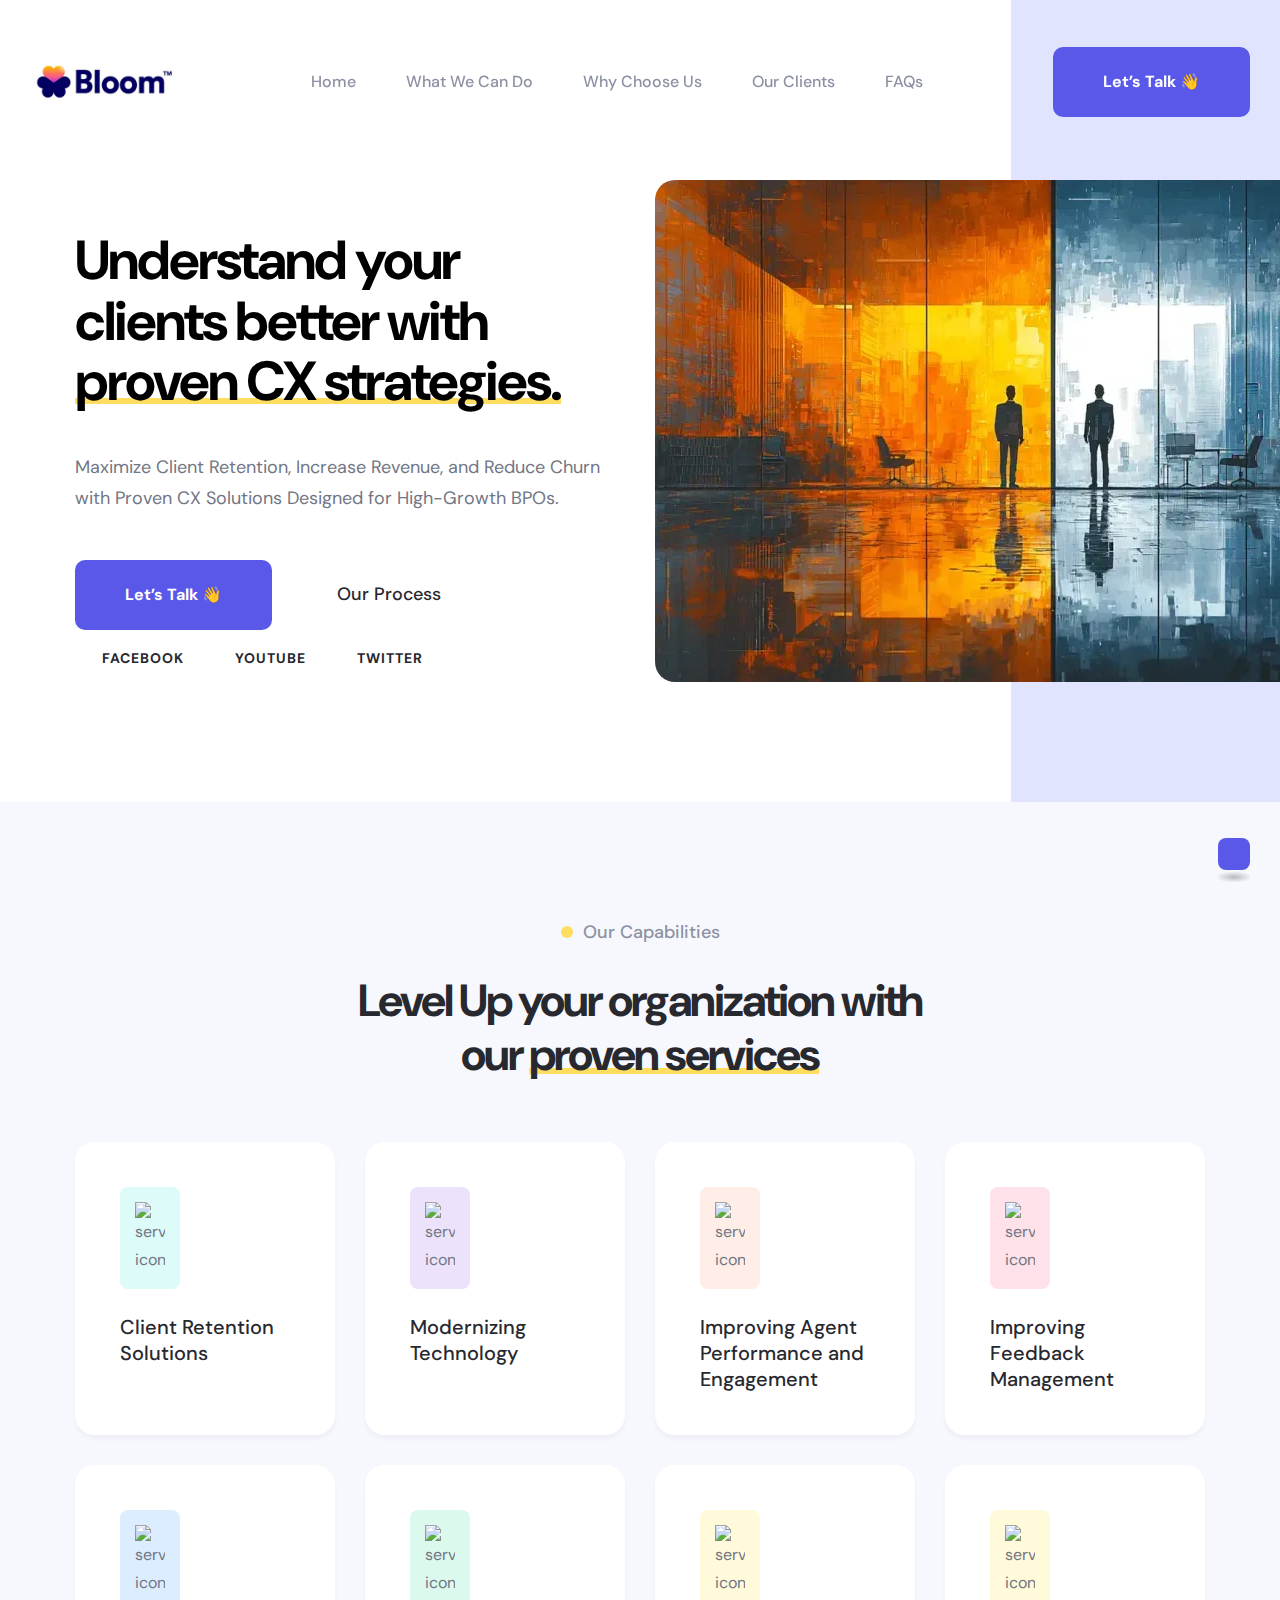
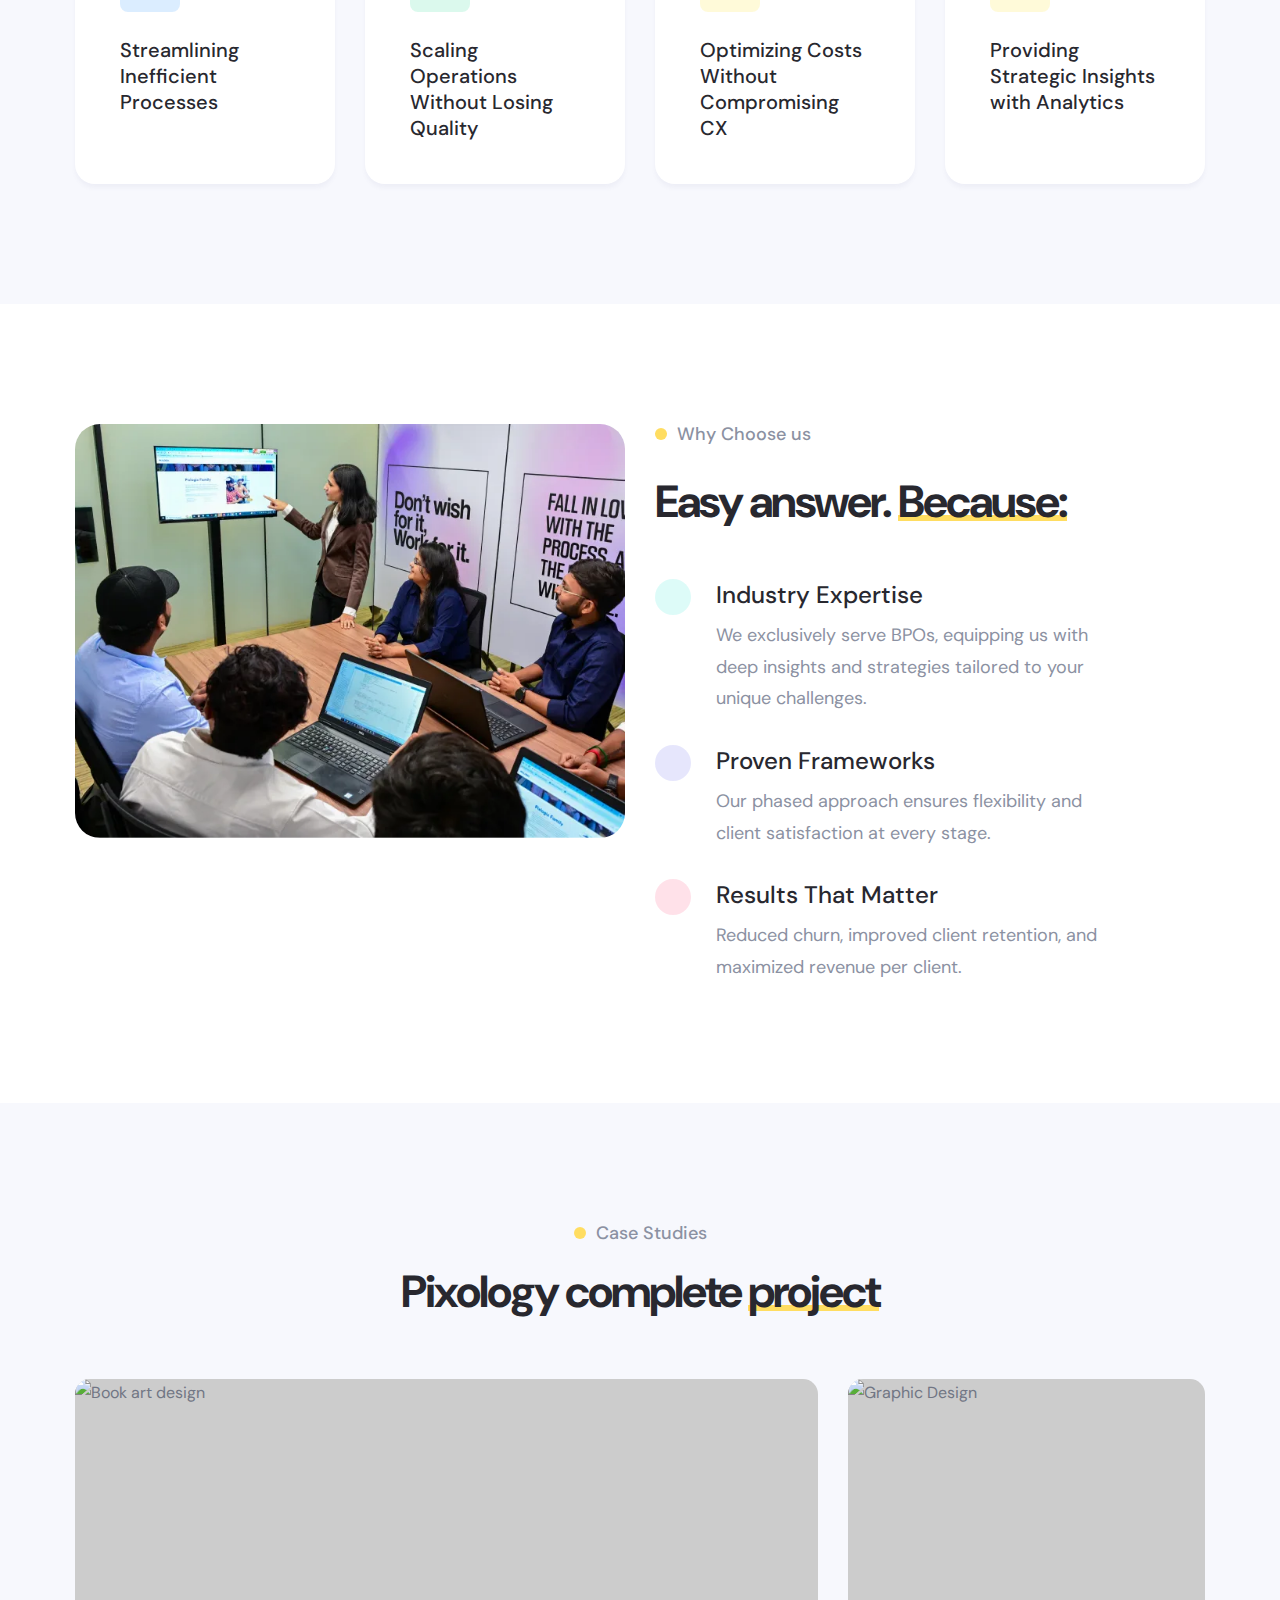
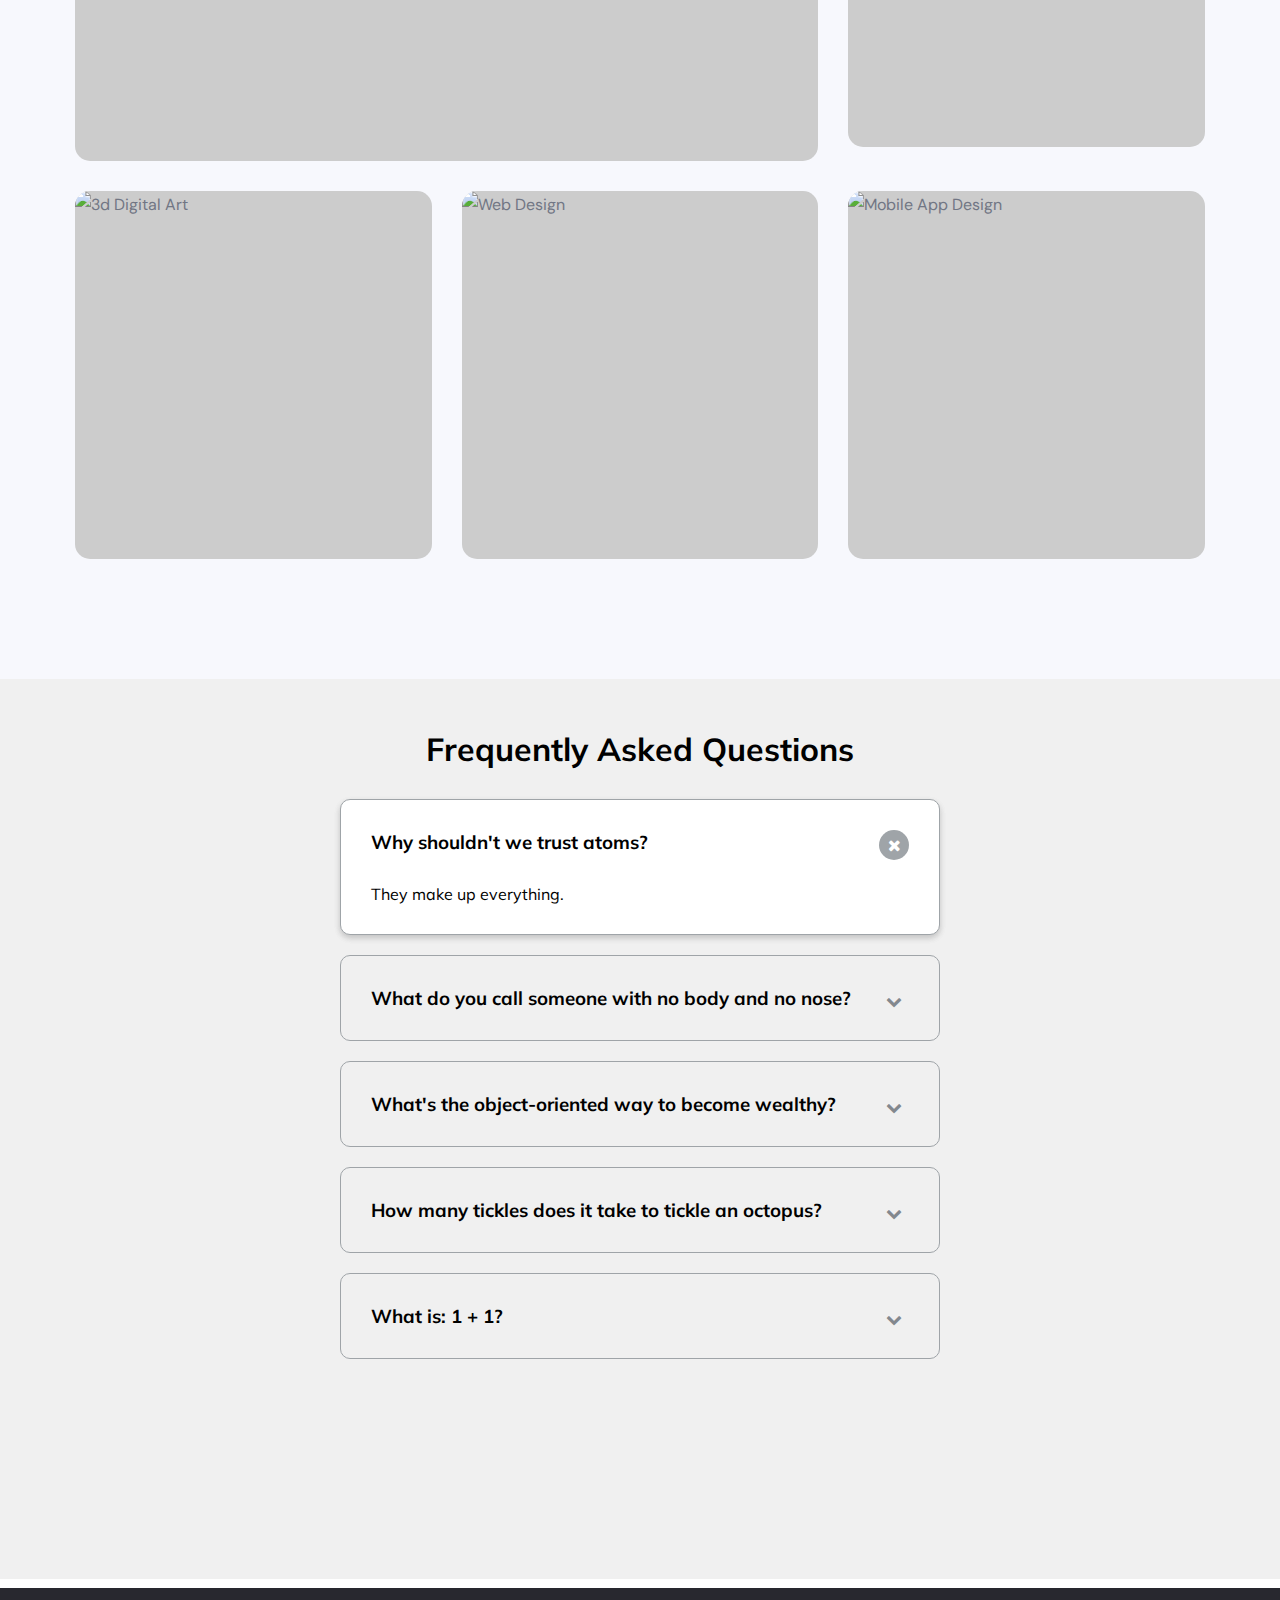
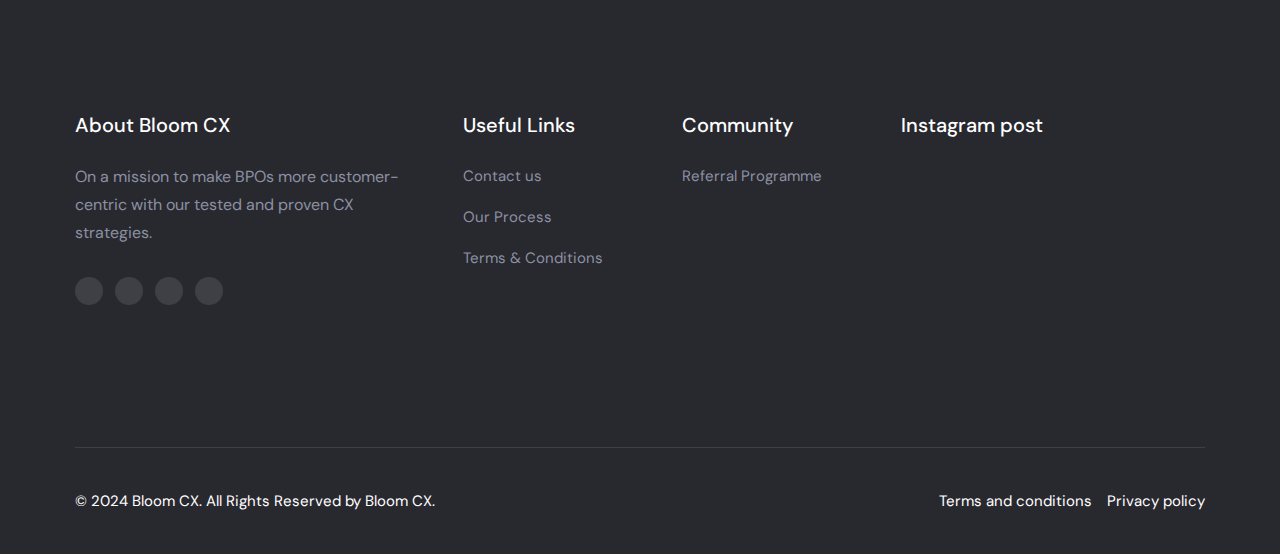
==== index.html @ fa5c33fb "Update index.html" ====
<!DOCTYPE html>
<html lang="en">

<head>
  <meta charset="UTF-8">
  <meta http-equiv="X-UA-Compatible" content="IE=edge">
  <meta name="viewport" content="width=device-width, initial-scale=1.0">
  <title>Bloom CX- Designing Customer Experience for BPOs </title>

  <!-- 
    - favicon
  -->
  <link rel="shortcut icon" href="./favicon.svg" type="image/svg+xml">

  <!-- 
    - custom css link
  -->
  <link rel="stylesheet" href="./assets/css/style.css">

  <!-- 
    - google font link
  -->
  <link rel="preconnect" href="https://fonts.googleapis.com">
  <link rel="preconnect" href="https://fonts.gstatic.com" crossorigin>
  <link href="https://fonts.googleapis.com/css2?family=DM+Sans:wght@400;500;700&display=swap" rel="stylesheet">

  <!-- 
    - preload images
  -->
  <link rel="preload" as="image" href="./assets/images/main.webp">
  <link rel="preload" as="image" href="./assets/images/IMG_20241019_185629.png">

</head>

<body id="top">

  <!-- 
    - #HEADER
  -->

  <header class="header" data-header>
    <div class="container">

      <a href="#"><img src="./assets/images/IMG_20241019_185629.png" width="150"></a>

      <nav class="navbar" data-navbar>

        <div class="wrapper">
          <a href="#"><img src="./assets/images/IMG_20241019_185629.png" width="130" class="img-bg"></a>

          <button class="nav-close-btn" aria-label="close menu" data-nav-toggler>
            <ion-icon name="close-outline" aria-hidden="true"></ion-icon>
          </button>
        </div>

        <ul class="navbar-list">

          <li class="navbar-item">
            <a href="#home" class="navbar-link" data-nav-link>Home</a>
          </li>

          <li class="navbar-item">
            <a href="#service" class="navbar-link" data-nav-link>What we can do</a>
          </li>

          <li class="navbar-item">
            <a href="#feature" class="navbar-link" data-nav-link>Why choose us</a>
          </li>

          <li class="navbar-item">
            <a href="#project" class="navbar-link" data-nav-link>Our Clients</a>
          </li>

<!--           <li class="navbar-item">
            <a href="#blog" class="navbar-link" data-nav-link>Blogs</a>
          </li> -->

          <li class="navbar-item">
            <a href="#faq" class="navbar-link" data-nav-link>FAQs</a>
          </li>

        </ul>

      </nav>

      <button class="nav-open-btn" aria-label="open menu" data-nav-toggler>
        <ion-icon name="menu-outline" aria-hidden="true"></ion-icon>
      </button>

      <a href="https://calendly.com/abhishek-bloom/30min" class="btn btn-primary has-before has-after">Let’s Talk 👋</a>

<!--       <div class="overlay" data-nav-toggler data-overlay></div> -->

    </div>
  </header>





  <main>
    <article>

      <!-- 
        - #HERO
      -->

      <section class="section hero" id="home" aria-label="hero">
        <div class="container">

          <div class="hero-content">

            <h1 class="h1 hero-title">
              Understand your clients better with <span class="has-before">proven CX strategies.</span>
            </h1>

            <p class="hero-text">
              Maximize Client Retention, Increase Revenue, and Reduce Churn with Proven CX Solutions Designed for High-Growth BPOs.
            </p>

            <div class="wrapper">
              <a href="https://calendly.com/abhishek-bloom/30min" class="btn btn-primary has-before has-after">Let’s Talk 👋</a>

              <button class="hero-btn" aria-label="pixology promo">
                <ion-icon name="play-outline" aria-hidden="true"></ion-icon>

                <span class="span">Our Process</span>
              </button>
            </div>

            <ul class="social-list">

              <li>
                <a href="#" class="social-link" style="--color: hsl(241, 77%, 63%);">
                  <ion-icon name="logo-facebook"></ion-icon>

                  <span class="span">Facebook</span>
                </a>
              </li>

              <li>
                <a href="#" class="social-link" style="--color: hsl(0, 100%, 50%);">
                  <ion-icon name="logo-youtube"></ion-icon>

                  <span class="span">Youtube</span>
                </a>
              </li>

              <li>
                <a href="#" class="social-link" style="--color: hsl(203, 89%, 53%);">
                  <ion-icon name="logo-twitter"></ion-icon>

                  <span class="span">Twitter</span>
                </a>
              </li>

            </ul>

          </div>

          <figure class="hero-banner">
            <img src="./assets/images/main.webp" width="794" height="637"  alt="hero banner" class="w-100" style="border-radius: 20px;">
          </figure>

        </div>
      </section>





      <!-- 
        - #SERVICE
      -->

      <section class="section service" id="service" aria-label="service">
        <div class="container">

          <p class="section-subtitle has-before text-center">Our Capabilities</p>

          <h2 class="h2 section-title text-center">Level Up your organization with our <span class="has-before">proven
              services</span></h2>

          <ul class="grid-list">

            <li>
              <div class="service-card" style="--color: 174, 77%, 50%">

                <div class="card-icon">
                  <img src="./assets/images/service-icon-1.png" width="30" height="30" loading="lazy"
                    alt="service icon">
                </div>

                <h3 class="h3">
                  <a href="#" class="card-title">Client Retention Solutions</a>
                </h3>

              </div>
            </li>

            <li>
              <div class="service-card" style="--color: 267, 76%, 57%">

                <div class="card-icon">
                  <img src="./assets/images/service-icon-2.png" width="30" height="30" loading="lazy"
                    alt="service icon">
                </div>

                <h3 class="h3">
                  <a href="#" class="card-title">Modernizing Technology</a>
                </h3>

              </div>
            </li>

            <li>
              <div class="service-card" style="--color: 17, 100%, 68%">

                <div class="card-icon">
                  <img src="./assets/images/service-icon-3.png" width="30" height="30" loading="lazy"
                    alt="service icon">
                </div>

                <h3 class="h3">
                  <a href="#" class="card-title">Improving Agent Performance and Engagement</a>
                </h3>

              </div>
            </li>

            <li>
              <div class="service-card" style="--color: 343, 98%, 60%">

                <div class="card-icon">
                  <img src="./assets/images/service-icon-4.png" width="30" height="30" loading="lazy"
                    alt="service icon">
                </div>

                <h3 class="h3">
                  <a href="#" class="card-title">Improving Feedback Management</a>
                </h3>

              </div>
            </li>

            <li>
              <div class="service-card" style="--color: 210, 100%, 53%">

                <div class="card-icon">
                  <img src="./assets/images/service-icon-5.png" width="30" height="30" loading="lazy"
                    alt="service icon">
                </div>

                <h3 class="h3">
                  <a href="#" class="card-title">Streamlining Inefficient Processes</a>
                </h3>

              </div>
            </li>

            <li>
              <div class="service-card" style="--color: 157, 89%, 44%">

                <div class="card-icon">
                  <img src="./assets/images/service-icon-6.png" width="30" height="30" loading="lazy"
                    alt="service icon">
                </div>

                <h3 class="h3">
                  <a href="#" class="card-title">Scaling Operations Without Losing Quality</a>
                </h3>

              </div>
            </li>

            <li>
              <div class="service-card" style="--color: 52, 98%, 50%">

                <div class="card-icon">
                  <img src="./assets/images/service-icon-7.png" width="30" height="30" loading="lazy"
                    alt="service icon">
                </div>

                <h3 class="h3">
                  <a href="#" class="card-title">Optimizing Costs Without Compromising CX</a>
                </h3>

              </div>
            </li>

            <li>
              <div class="service-card" style="--color: 52, 98%, 50%">

                <div class="card-icon">
                  <img src="./assets/images/service-icon-5.png" width="30" height="30" loading="lazy"
                    alt="service icon">
                </div>

                <h3 class="h3">
                  <a href="#" class="card-title">Providing Strategic Insights with Analytics</a>
                </h3>

              </div>
            </li>

<!--             <li>
              <a href="#" class="link-card" style="--color: 52, 98%, 50%">
                <span class="span">Providing Strategic Insights with Analytics</span>

                <ion-icon name="arrow-forward" aria-hidden="true"></ion-icon>
              </a>
            </li>
 -->
          </ul>

        </div>
      </section>





      <!-- 
        - #FEATURE
      -->

      <section class="section feature" id="feature" aria-label="feature">
        <div class="container">

          <figure class="feature-banner">
            <img src="./assets/images/off.webp" width="582" height="585" loading="lazy" alt="feature banner"
              class="w-100" style="border-radius: 25px;">
          </figure>

          <div class="feature-content">

            <p class="section-subtitle has-before">Why Choose us</p>

            <h2 class="h2 section-title">
              Easy answer. <span class="has-before">Because:</span>
            </h2>

            <ul class="feature-list">

              <li>
                <div class="feature-card">

                  <div class="card-icon" style="--color: 174, 77%, 50%">
                    <ion-icon name="rocket-sharp" aria-hidden="true"></ion-icon>
                  </div>

                  <div>
                    <h3 class="h3 card-title">Industry Expertise</h3>

                    <p class="card-text">
                      We exclusively serve BPOs, equipping us with deep insights and strategies tailored to your unique challenges.
                    </p>
                  </div>

                </div>
              </li>

              <li>
                <div class="feature-card">

                  <div class="card-icon" style="--color: 241, 77%, 63%;">
                    <ion-icon name="people-sharp" aria-hidden="true"></ion-icon>
                  </div>

                  <div>
                    <h3 class="h3 card-title">Proven Frameworks</h3>

                    <p class="card-text">
                      Our phased approach ensures flexibility and client satisfaction at every stage.
                    </p>
                  </div>

                </div>
              </li>

              <li>
                <div class="feature-card">

                  <div class="card-icon" style="--color: 343, 98%, 60%;">
                    <ion-icon name="headset-sharp" aria-hidden="true"></ion-icon>
                  </div>

                  <div>
                    <h3 class="h3 card-title">Results That Matter</h3>

                    <p class="card-text">
                      Reduced churn, improved client retention, and maximized revenue per client.
                    </p>
                  </div>

                </div>
              </li>

            </ul>

          </div>

        </div>
      </section>





      <!-- 
        - #PROJECT
      -->

      <section class="section project" id="project" aria-label="project">
        <div class="container">

          <p class="section-subtitle has-before text-center">Case Studies</p>

          <h2 class="h2 section-title text-center">
            Pixology complete <span class="has-before">project</span>
          </h2>

<!--           <ul class="filter-list">

            <li>
              <button class="filter-btn active" data-filter-btn>Website</button>
            </li>

            <li>
              <button class="filter-btn" data-filter-btn>Landing Page</button>
            </li>

            <li>
              <button class="filter-btn" data-filter-btn>iOS App</button>
            </li>

            <li>
              <button class="filter-btn" data-filter-btn>Landing Page</button>
            </li>

            <li>
              <button class="filter-btn" data-filter-btn>Branding Design</button>
            </li>

          </ul>
 -->
          <ul class="grid-list">

            <li>
              <div class="project-card">

                <figure class="card-banner img-holder" style="--width: 835; --height: 429;">
                  <img src="./assets/images/project-1.jpg" width="835" height="429" loading="lazy" alt="Book art design"
                    class="img-cover">
                </figure>

                <div class="card-content">
                  <h3 class="h3">
                    <a href="#" class="card-title">Book art design</a>
                  </h3>

                  <a href="#" class="card-tag">Branding</a>
                </div>

              </div>
            </li>

            <li>
              <div class="project-card">

                <figure class="card-banner img-holder" style="--width: 416; --height: 429;">
                  <img src="./assets/images/ff.jpg.jpg" width="416" height="429" loading="lazy" alt="Graphic Design"
                    class="img-cover">
                </figure>

                <div class="card-content">
                  <h3 class="h3">
                    Graphic Design
                  </h3>

                  <a href="#" class="card-tag">Design</a>
                </div>

              </div>
            </li>

            <li>
              <div class="project-card">

                <figure class="card-banner img-holder" style="--width: 416; --height: 429;">
                  <img src="./assets/images/project-3.jpg" width="416" height="429" loading="lazy" alt="3d Digital Art"
                    class="img-cover">
                </figure>

                <div class="card-content">
                  <h3 class="h3">
                    <a href="#" class="card-title">3d Digital Art</a>
                  </h3>

                  <a href="#" class="card-tag">Design</a>
                </div>

              </div>
            </li>

            <li>
              <div class="project-card">

                <figure class="card-banner img-holder" style="--width: 416; --height: 429;">
                  <img src="./assets/images/project-4.jpg" width="416" height="429" loading="lazy" alt="Web Design"
                    class="img-cover">
                </figure>

                <div class="card-content">
                  <h3 class="h3">
                    <a href="#" class="card-title">Web Design</a>
                  </h3>

                  <a href="#" class="card-tag">Design</a>
                </div>

              </div>
            </li>

            <li>
              <div class="project-card">

                <figure class="card-banner img-holder" style="--width: 416; --height: 429;">
                  <img src="./assets/images/project-5.jpg" width="416" height="429" loading="lazy"
                    alt="Mobile App Design" class="img-cover">
                </figure>

                <div class="card-content">
                  <h3 class="h3">
                    <a href="#" class="card-title">Mobile App Design</a>
                  </h3>

                  <a href="#" class="card-tag">Design</a>
                </div>

              </div>
            </li>

          </ul>

        </div>
      </section>





      <!-- 
        - #NEWSLETTER
      -->

<!--       <section class="section newsletter has-bg-image" aria-label="newsletter"
        style="background-image: url('./assets/images/newsletter-bg.jpg')">
        <div class="container">

          <figure class="newsletter-banner">
            <img src="./assets/images/newsletter-banner.png" width="355" height="356" loading="lazy"
              alt="newsletter banner" class="w-100">
          </figure>

          <div class="newsletter-content">

            <p class="section-subtitle has-before">Get every update</p>

            <h2 class="h2 section-title">Subscribe newslater get latest updates and deals</h2>

            <form action="" class="newsletter-form">
              <input type="email" name="email_address" placeholder="Enter your mail" required class="email-field">

              <a href="#"><button type="button" class="btn btn-secondary has-before has-after">
                <span class="span">Yes, I want tips</span>

                <ion-icon name="arrow-forward" aria-hidden="true"></ion-icon>
              </button></a>
            </form>

          </div>

        </div>
      </section>
 -->




      <!-- 
        - #BLOG
      -->

<!--       <section class="section blog" id="blog" aria-label="blog">
        <div class="container">

          <p class="section-subtitle text-center has-before">Blog Post</p>

          <h2 class="h2 section-title text-center">
            Popular <span class="has-before">blog post</span>
          </h2>

          <ul class="blog-list">

            <li>
              <div class="blog-card large">

                <figure class="card-banner">
                  <img src="./assets/images/blog-1.jpg" width="644" height="363" loading="lazy"
                    alt="Godaddy user flow solution..." class="img-cover">
                </figure>

                <div class="card-content">

                  <div class="wrapper">
                    <a href="#" class="tag">Development</a>

                    <a href="#" class="publish-date">
                      <ion-icon name="time-outline" aria-hidden="true"></ion-icon>

                      <span class="span">July 22, 2022</span>
                    </a>
                  </div>

                  <h3>
                    <a href="#" class="card-title">Godaddy user flow solution...</a>
                  </h3>

                  <p class="card-text">
                    At Pixology we specialize in designing, building, shipping and scaling beautifu. At Pixology we
                    specialize in designing,
                    building, shipping and scaling beautiful.
                  </p>

                </div>

              </div>
            </li>

            <li>
              <div class="blog-card">

                <figure class="card-banner">
                  <img src="./assets/images/blog-2.jpg" width="202" height="162" loading="lazy"
                    alt="Godaddy user flow solution for every individual" class="img-cover">
                </figure>

                <div class="card-content">

                  <div class="wrapper">
                    <a href="#" class="tag">Development</a>

                    <a href="#" class="publish-date">
                      <ion-icon name="time-outline" aria-hidden="true"></ion-icon>

                      <span class="span">July 21, 2020</span>
                    </a>
                  </div>

                  <h3 class="h3">
                    <a href="#" class="card-title">Godaddy user flow solution for every individual</a>
                  </h3>

                </div>

              </div>
            </li>

            <li>
              <div class="blog-card">

                <figure class="card-banner">
                  <img src="./assets/images/blog-3.png" width="202" height="162" loading="lazy"
                    alt="Business solution for every individual" class="img-cover">
                </figure>

                <div class="card-content">

                  <div class="wrapper">
                    <a href="#" class="tag">Development</a>

                    <a href="#" class="publish-date">
                      <ion-icon name="time-outline" aria-hidden="true"></ion-icon>

                      <span class="span">July 21, 2020</span>
                    </a>
                  </div>

                  <h3 class="h3">
                    <a href="#" class="card-title">Business solution for every individual</a>
                  </h3>

                </div>

              </div>
            </li>

            <li>
              <div class="blog-card">

                <figure class="card-banner">
                  <img src="./assets/images/blog-4.png" width="202" height="162" loading="lazy"
                    alt="How to gain pro experience ar figma update version" class="img-cover">
                </figure>

                <div class="card-content">

                  <div class="wrapper">
                    <a href="#" class="tag">Development</a>

                    <a href="#" class="publish-date">
                      <ion-icon name="time-outline" aria-hidden="true"></ion-icon>

                      <span class="span">July 21, 2020</span>
                    </a>
                  </div>

                  <h3 class="h3">
                    <a href="#" class="card-title">How to gain pro experience ar figma update version</a>
                  </h3>

                </div>

              </div>
            </li>

          </ul>

        </div>
      </section>
 -->
    </article>
  </main>

<section id="faq">    
  <iframe src="./faq/faq.html" width="100%" height="900" style="border: none;"></iframe>
</section>


  <!-- 
    - #FOOTER
  -->

  <footer class="footer">
    <div class="container">

      <div class="footer-top section">

        <div class="footer-brand">

         <p class="footer-list-title">About Bloom CX</p>

          <p class="footer-text">
            On a mission to make BPOs more customer-centric with our tested and proven CX strategies.
          </p>

          <ul class="social-list">

            <li>
              <a href="#" class="social-link">
                <ion-icon name="logo-youtube"></ion-icon>
              </a>
            </li>

            <li>
              <a href="#" class="social-link">
                <ion-icon name="logo-twitter"></ion-icon>
              </a>
            </li>

            <li>
              <a href="#" class="social-link">
                <ion-icon name="logo-facebook"></ion-icon>
              </a>
            </li>

            <li>
              <a href="#" class="social-link">
                <ion-icon name="logo-skype"></ion-icon>
              </a>
            </li>

          </ul>

        </div>

        <ul class="footer-list">

          <li>
            <p class="footer-list-title">Useful Links</p>
          </li>

          <li>
            <a href="./contact.html" class="footer-link">Contact us</a>
          </li>

          <li>
            <a href="#" class="footer-link">Our Process</a>
          </li>

          <li>
            <a href="#" class="footer-link">Terms & Conditions</a>
          </li>

<!--           <li>
            <a href="#" class="footer-link">Explore</a>
          </li>

          <li>
            <a href="#" class="footer-link">Terms & Services</a>
          </li> -->

        </ul>

        <ul class="footer-list">

          <li>
            <p class="footer-list-title">Community</p>
          </li>

          <li>
            <a href="#" class="footer-link">Referral Programme</a>
          </li>

<!--           <li>
            <a href="#" class="footer-link">Blogs</a>
          </li>

          <li>
            <a href="#" class="footer-link">Suggestions</a>
          </li>

          <li>
            <a href="#" class="footer-link">Blog</a>
          </li>

          <li>
            <a href="#" class="footer-link">Newsletters</a>
          </li>
 -->
        </ul>

        <ul class="footer-list">

          <li>
            <p class="footer-list-title">Instagram post</p>
          </li>

          <li>
            <ul class="insta-post">

              <li>
                <div class="insta-card">

                  <figure class="post-banner">
                    <img src="./assets/images/insta-post-1.jpg" width="77" height="63" loading="lazy"
                      alt="instagram post" class="img-cover">
                  </figure>

                  <a href="#" class="card-content">
                    <ion-icon name="logo-instagram" aria-hidden="true"></ion-icon>
                  </a>

                </div>
              </li>

              <li>
                <div class="insta-card">

                  <figure class="post-banner">
                    <img src="./assets/images/insta-post-2.jpg" width="77" height="63" loading="lazy"
                      alt="instagram post" class="img-cover">
                  </figure>

                  <a href="#" class="card-content">
                    <ion-icon name="logo-instagram" aria-hidden="true"></ion-icon>
                  </a>

                </div>
              </li>

              <li>
                <div class="insta-card">

                  <figure class="post-banner">
                    <img src="./assets/images/insta-post-3.jpg" width="77" height="63" loading="lazy"
                      alt="instagram post" class="img-cover">
                  </figure>

                  <a href="#" class="card-content">
                    <ion-icon name="logo-instagram" aria-hidden="true"></ion-icon>
                  </a>

                </div>
              </li>

              <li>
                <div class="insta-card">

                  <figure class="post-banner">
                    <img src="./assets/images/insta-post-4.jpg" width="77" height="63" loading="lazy"
                      alt="instagram post" class="img-cover">
                  </figure>

                  <a href="#" class="card-content">
                    <ion-icon name="logo-instagram" aria-hidden="true"></ion-icon>
                  </a>

                </div>
              </li>

              <li>
                <div class="insta-card">

                  <figure class="post-banner">
                    <img src="./assets/images/insta-post-5.jpg" width="77" height="63" loading="lazy"
                      alt="instagram post" class="img-cover">
                  </figure>

                  <a href="#" class="card-content">
                    <ion-icon name="logo-instagram" aria-hidden="true"></ion-icon>
                  </a>

                </div>
              </li>

              <li>
                <div class="insta-card">

                  <figure class="post-banner">
                    <img src="./assets/images/insta-post-6.jpg" width="77" height="63" loading="lazy"
                      alt="instagram post" class="img-cover">
                  </figure>

                  <a href="#" class="card-content">
                    <ion-icon name="logo-instagram" aria-hidden="true"></ion-icon>
                  </a>

                </div>
              </li>

            </ul>
          </li>

        </ul>

      </div>

      <div class="footer-bottom">

        <p class="copyright">
          &copy; 2024 Bloom CX. All Rights Reserved by Bloom CX.
        </p>

        <ul class="footer-bottom-list">

          <li>
            <a href="#" class="footer-bottom-link">Terms and conditions</a>
          </li>

          <li>
            <a href="#" class="footer-bottom-link">Privacy policy</a>
          </li>

        </ul>

      </div>

    </div>
  </footer>





  <!-- 
    - #BACK TO TOP
  -->

  <a href="#top" class="back-top-btn has-after active" aria-label="back to top" data-back-top-btn>
    <ion-icon name="arrow-up" aria-hidden="true"></ion-icon>
  </a>





  <!-- 
    - custom js link
  -->
  <script src="./assets/js/script.js" defer></script>

  <!-- 
    - ionicon link
  -->
  <script type="module" src="https://unpkg.com/ionicons@5.5.2/dist/ionicons/ionicons.esm.js"></script>
  <script nomodule src="https://unpkg.com/ionicons@5.5.2/dist/ionicons/ionicons.js"></script>

  <script src="https://cdn.popupsmart.com/bundle.js" data-id="884509" async defer></script>

  <script> window.va = window.va || function () { (window.vaq = window.vaq || []).push(arguments); }; </script>
  
  <script defer src="/_vercel/insights/script.js"></script>

  <script> window.si = window.si || function () { (window.siq = window.siq || []).push(arguments); }; </script>

  <script defer src="/_vercel/speed-insights/script.js"></script>

</body>

</html>
---- assets/css/style.css ----
/*-----------------------------------*\
  #style.css
\*-----------------------------------*/

/**
 * copyright 2022 codewithsadee
 */





/*-----------------------------------*\
  #CUSTOM PROPERTY
\*-----------------------------------*/

:root {

  /**
   * colors
   */

  --sky-blue-crayola: hsl(188, 64%, 60%);
  --raisin-black_90: hsla(240, 8%, 12%, 0.9);
  --raisin-black-1: hsl(240, 8%, 17%);
  --raisin-black-2: hsl(240, 8%, 12%);
  --majorelle-blue: hsl(241, 77%, 63%);
  --blue-ryb_80: hsla(241, 88%, 60%, 0.8);
  --bittersweet: hsl(0, 100%, 69%);
  --eerie-black: hsl(0, 0%, 13%);
  --ghost-white: hsl(230, 60%, 98%);
  --light-gray: hsl(0, 0%, 80%);
  --slate-gray: hsl(225, 8%, 48%);
  --cool-gray: hsl(225, 11%, 59%);
  --gainsboro: hsl(217, 16%, 90%);
  --mustard: hsl(47, 100%, 69%);
  --white: hsl(0, 0%, 100%);
  --black: hsl(0, 0%, 0%);
  --onyx: hsl(240, 5%, 26%);
  --jet: hsl(0, 0%, 21%);
  --want: hsl(233, 100%, 94%);

  /**
   * gradient
   */

  --gradient: radial-gradient(ellipse at center, hsla(0, 0%, 0%, 0.25), transparent 80%);

  /**
   * typography
   */

  --ff-dm-sans: 'DM Sans', sans-serif;

  --fs-1: 4rem;
  --fs-2: 3.5rem;
  --fs-3: 2.4rem;
  --fs-4: 2.2rem;
  --fs-5: 2rem;
  --fs-6: 1.8rem;
  --fs-7: 1.7rem;
  --fs-8: 1.5rem;
  --fs-9: 1.4rem;

  --fw-500: 500;
  --fw-700: 700;

  /**
   * spacing
   */

  --section-padding: 100px;

  /**
   * shadow
   */

  --shadow-1: 0px 2px 50px hsla(223, 40%, 76%, 0.3);
  --shadow-2: 0px -2px 12px hsl(252, 29%, 93%);
  --shadow-3: 0px 4px 4px hsla(231, 20%, 49%, 0.06);
  --shadow-4: 0px 15px 30px hsla(210, 30%, 32%, 0.05);
  --shadow-5: 0px 15px hsla(241, 62%, 34%, 0.04);

  /**
   * radius
   */

  --radius-8: 8px;
  --radius-10: 10px;
  --radius-15: 15px;
  --radius-20: 20px;

  /**
   * transition
   */

  --transition-1: 0.25s ease;
  --transition-2: 0.5s ease;
  --cubic-in: cubic-bezier(0.51, 0.03, 0.64, 0.28);
  --cubic-out: cubic-bezier(0.33, 0.85, 0.4, 0.96);

}





/*-----------------------------------*\
  #RESET
\*-----------------------------------*/

*,
*::before,
*::after {
  margin: 0;
  padding: 0;
  box-sizing: border-box;
}

li { list-style: none; }

a,
img,
span,
input,
button,
ion-icon { display: block; }

a {
  color: inherit;
  text-decoration: none;
}

img { height: auto; }

input,
button {
  background: none;
  border: none;
  font: inherit;
}

input { width: 100%; }

button { cursor: pointer; }

ion-icon { pointer-events: none; }

html {
  font-family: var(--ff-dm-sans);
  font-size: 10px;
  scroll-behavior: smooth;
}

body {
  background-color: var(--white);
  color: var(--slate-gray);
  font-size: 1.6rem;
  line-height: 1.75;
}

:focus-visible { outline-offset: 4px; }

::-webkit-scrollbar { width: 10px; }

::-webkit-scrollbar-track { background-color: hsl(0, 0%, 98%); }

::-webkit-scrollbar-thumb { background-color: hsl(0, 0%, 80%); }

::-webkit-scrollbar-thumb:hover { background-color: hsl(0, 0%, 70%); }





/*-----------------------------------*\
  #REUSED STYLE
\*-----------------------------------*/

.container { padding-inline: 5px; }

.section { padding-block: var(--section-padding); }

.h1,
.h2 { letter-spacing: -2px; }

.h1 {
  color: var(--black);
  font-size: var(--fs-1);
  line-height: 1.1;
}

.h2,
.h3 { color: var(--raisin-black-1); }

.h2 {
  font-size: var(--fs-2);
  line-height: 1.2;
}

.h3 {
  font-size: var(--fs-3);
  line-height: 1.3;
  font-weight: var(--fw-500);
}

.has-before,
.has-after {
  position: relative;
  z-index: 1;
}

.has-before::before,
.has-after::after {
  content: "";
  position: absolute;
}

:is(.h1, .h2) .has-before { display: inline-block; }

:is(.h1, .h2) .has-before::before {
  bottom: 8px;
  left: 0;
  width: 100%;
  height: 6px;
  background-color: var(--mustard);
  z-index: -1;
}

.btn {
  max-width: max-content;
  font-weight: var(--fw-700);
  height: 55px;
  display: flex;
  align-items: center;
  padding-inline: 50px;
  border-radius: var(--radius-10);
  overflow: hidden;
  transition: var(--transition-2);
}

.btn::before,
.btn::after {
  right: 0;
  width: 100%;
  height: 50%;
  transform: scaleX(0);
  background-color: var(--mustard);
  z-index: -1;
  transition: transform var(--transition-1);
}

.btn::before {
  top: 0;
  transform-origin: left;
}

.btn::after {
  top: 50%;
  transform-origin: right;
}

.btn:is(:hover, :focus)::before,
.btn:is(:hover, :focus)::after { transform: scaleX(1); }

.btn:is(:hover, :focus)::before { transform-origin: right; }

.btn:is(:hover, :focus)::after { transform-origin: left; }

.btn-primary {
  background-color: var(--majorelle-blue);
  color: var(--white);
}

.btn-primary:is(:hover, :focus) { color: var(--raisin-black-1); }

.btn-secondary {
  background-color: var(--mustard);
  color: var(--raisin-black-1);
  gap: 15px;
}

.btn-secondary::before,
.btn-secondary::after { background-color: var(--sky-blue-crayola); }

.btn-secondary:is(:hover, :focus) { color: var(--white); }

.social-list { display: flex; }

.w-100 { width: 100%; }

.section-subtitle {
  color: var(--cool-gray);
  font-size: var(--fs-6);
  font-weight: var(--fw-500);
  line-height: 1.2;
}

.section-subtitle::before {
  position: static;
  width: 12px;
  height: 12px;
  background-color: var(--mustard);
  display: inline-block;
  border-radius: 50%;
  margin-inline-end: 10px;
}

.text-center { text-align: center; }

.section-title { margin-block: 30px 50px; }

.grid-list {
  display: grid;
  gap: 30px;
}

.img-holder {
  aspect-ratio: var(--width) / var(--height);
  background-color: var(--light-gray);
  overflow: hidden;
}

.img-cover {
  width: 100%;
  height: 100%;
  object-fit: cover;
}

.has-bg-image {
  background-repeat: no-repeat;
  background-position: center;
  background-size: cover;
}





/*-----------------------------------*\
  #HEADER
\*-----------------------------------*/

.header .btn { display: none; }

.header {
  position: fixed;
  top: 0;
  left: 0;
  width: 100%;
  padding-block: 5px;
  transition: padding var(--transition-1);
  z-index: 4;
}

.header.active {
  background-color: var(--white);
  padding-block: 5px;
  box-shadow: var(--shadow-1);
}

.header .container {
  display: flex;
  justify-content: space-between;
  align-items: center;
}

.logo {
  color: var(--raisin-black-1);
  font-size: 3.6rem;
  font-weight: var(--fw-700);
}

.nav-open-btn {
  background-color: var(--white);
  color: var(--eerie-black);
  font-size: 35px;
  padding: 10px;
  box-shadow: var(--shadow-2);
  border-radius: var(--radius-10);
}

.navbar {
  position: fixed;
  top: 0;
  right: 0;
  background-color: var(--raisin-black-2);
  color: var(--white);
  max-width: 300px;
  width: 100%;
  height: 100%;
  padding: 30px;
  z-index: 1;
  transform: translateX(100%);
  visibility: hidden;
  transition: 0.25s var(--cubic-in);
}

.navbar.active {
  transform: translateX(0);
  visibility: visible;
  transition: 0.5s var(--cubic-out);
}

.navbar .wrapper {
  display: flex;
  align-items: center;
  justify-content: space-between;
  margin-block-end: 30px;
}

.navbar .logo { color: var(--white); }

.nav-close-btn {
  color: var(--white);
  font-size: 30px;
  transition: var(--transition-1);
}

.nav-close-btn:is(:hover, :focus) { color: var(--bittersweet); }

.navbar-item:not(:last-child) { border-block-end: 1px solid var(--jet); }

.navbar-link {
  font-size: var(--fs-9);
  font-weight: var(--fw-700);
  padding-block: 15px;
  text-transform: uppercase;
  transition: var(--transition-1);
}

.navbar-link:is(:hover, :focus) { color: var(--mustard); }

.overlay {
  position: fixed;
  inset: 0;
  background-color: var(--raisin-black_90);
  transition: var(--transition-2);
  opacity: 0;
  pointer-events: none;
}

.overlay.active {
  opacity: 1;
  pointer-events: all;
}






/*-----------------------------------*\
  #HERO
\*-----------------------------------*/

.hero { padding-block-start: calc(var(--section-padding) + 60px); }

.hero .container {
  display: grid;
  gap: 70px;
}

.hero-text {
  font-size: var(--fs-7);
  margin-block: 30px 35px;
}

.hero-content :is(.wrapper, .hero-btn) {
  display: flex;
  align-items: center;
}

.hero-content .wrapper {
  flex-wrap: wrap;
  gap: 30px;
  margin-block-end: 30px;
}

.hero-btn {
  gap: 15px;
  color: var(--raisin-black-1);
  transition: var(--transition-1);
}

.hero-btn:is(:hover, :focus) { color: var(--majorelle-blue); }

.hero-btn ion-icon { font-size: 24px; }

.hero-btn .span {
  font-size: var(--fs-6);
  font-weight: var(--fw-500);
}

.hero .social-link .span { display: none; }

.hero .social-list { gap: 12px; }

.hero .social-link {
  background-color: var(--white);
  color: var(--color);
  padding: 12px;
  box-shadow: var(--shadow-1);
  border-radius: var(--radius-8);
  transition: var(--transition-2);
}

.hero .social-link:is(:hover, :focus) {
  background-color: var(--color);
  color: var(--white);
}





/*-----------------------------------*\
  #SERVICE
\*-----------------------------------*/

.service { background-color: var(--ghost-white); }

.service .section-title { margin-block: 30px 60px; }

.service-card,
.service .link-card {
  padding: 45px;
  border-radius: var(--radius-20);
}

.service-card {
  height: 100%;
  background-color: var(--white);
  padding-block-end: 40px;
  border-block-end: 3px solid transparent;
  box-shadow: var(--shadow-3);
  transition: var(--transition-1);
}

.service-card:is(:hover, :focus-within) { border-color: hsl(var(--color)); }

.service-card .card-icon {
  max-width: max-content;
  padding: 15px;
  border-radius: var(--radius-8);
  background-color: hsla(var(--color), 0.15);
  margin-block-end: 25px;
  transition: var(--transition-2);
}

.service-card:is(:hover, :focus-within) .card-icon { transform: rotateY(0.5turn); }

.service-card .card-title { transition: var(--transition-1); }

.service-card .card-title:is(:hover, :focus-within) { color: hsl(var(--color)); }

.service .link-card {
  background-color: hsla(var(--color), 0.15);
  text-align: center;
}

.service .link-card .span {
  color: var(--raisin-black-1);
  font-size: var(--fs-6);
  font-weight: var(--fw-500);
  margin-block-end: 20px;
  transition: var(--transition-1);
}

.service .link-card:is(:hover, :focus) .span { color: var(--majorelle-blue); }

.service .link-card ion-icon {
  color: var(--majorelle-blue);
  font-size: 150px;
  transform: rotate(-45deg);
  margin: -25px auto;
  transition: var(--transition-1);
}

.service .link-card:is(:hover, :focus) ion-icon { color: hsl(var(--color)); }





/*-----------------------------------*\
  #FEATURE
\*-----------------------------------*/

.feature .container,
.feature-list {
  display: grid;
  gap: 60px;
}

.feature-card .card-icon {
  background-color: hsla(var(--color), 0.15);
  font-size: 24px;
  max-width: max-content;
  padding: 18px;
  border-radius: 50%;
  margin-block-end: 20px;
  transition: var(--transition-2);
}

.feature-card .card-icon ion-icon {
  color: hsl(var(--color));
  transition: var(--transition-1);
}

.feature-card .card-text {
  color: var(--cool-gray);
  font-size: var(--fs-7);
  margin-block-start: 10px;
}

.feature-card:is(:hover, :focus) .card-icon {
  box-shadow: inset 0 0 0 30px hsla(var(--color), 0.9);
}

.feature-card:is(:hover, :focus) .card-icon ion-icon { color: var(--white); }





/*-----------------------------------*\
  #PROJECT
\*-----------------------------------*/

.project { background-color: var(--ghost-white); }

.project .section-title { margin-block: 20px 60px; }

.filter-list {
  max-width: 90%;
  margin-inline: auto;
  display: flex;
  flex-wrap: wrap;
  justify-content: center;
  align-items: center;
  margin-block-end: 70px;
}

.filter-btn {
  color: var(--cool-gray);
  font-size: var(--fs-9);
  font-weight: var(--fw-500);
  padding: 11px 20px;
  border-radius: var(--radius-8);
  transition: var(--transition-1);
}

.filter-btn:is(:hover, :focus) { color: var(--raisin-black-1); }

.filter-btn.active {
  background-color: var(--white);
  color: var(--raisin-black-1);
  box-shadow: var(--shadow-4);
}

.project-card {
  position: relative;
  border-radius: var(--radius-15);
  overflow: hidden;
}

.project-card .card-banner img { transition: var(--transition-2); }

.project-card:is(:hover, :focus-within) .card-banner img {
  transform: scale(1.1);
  filter: brightness(0.8);
}

.project-card .card-content {
  position: absolute;
  top: 50%;
  left: 20px;
  right: 20px;
  background-color: var(--mustard);
  border-radius: var(--radius-10);
  padding: 30px 20px;
  text-align: center;
  opacity: 0;
  transform: translateY(calc(-50% + 20px));
  transition: var(--transition-2);
}

.project-card .card-tag {
  color: var(--raisin-black-1);
  font-size: var(--fs-9);
}

.project-card:is(:hover, :focus-within) .card-content {
  opacity: 1;
  transform: translateY(-50%);
}





/*-----------------------------------*\
  #NEWSLETTER
\*-----------------------------------*/

.newsletter { color: var(--white); }

.newsletter .container {
  display: grid;
  gap: 50px;
}

.newsletter-banner { max-width: max-content; }

.newsletter .section-subtitle { color: var(--light-gray); }

.newsletter .section-title {
  color: var(--white);
  margin-block: 20px 35px;
}

.email-field {
  background-color: var(--majorelle-blue);
  color: var(--white);
  font-size: var(--fs-9);
  min-height: 60px;
  padding-inline: 20px;
  border-radius: var(--radius-8);
  margin-block-end: 20px;
  box-shadow: var(--shadow-5);
  outline: 3px solid transparent;
  outline-offset: 0;
  transition: var(--transition-1);
}

.email-field:focus { outline-color: var(--white); }

.email-field::placeholder { color: inherit; }





/*-----------------------------------*\
  #BLOG
\*-----------------------------------*/

.blog { background-color: var(--ghost-white); }

.blog .section-title { margin-block: 20px 70px; }

.blog-list {
  display: grid;
  gap: 40px;
}

.blog-card .card-banner {
  border-radius: var(--radius-20);
  overflow: hidden;
  margin-block-end: 20px;
}

.blog-card.large .card-banner { margin-block-end: 40px; }

.blog-card.large .card-title {
  font-size: var(--fs-2);
  line-height: 1.2;
  margin-block-end: 20px;
}

.blog-card .card-text { color: var(--cool-gray); }

.blog-card .card-banner img { transition: var(--transition-2); }

.blog-card:is(:hover, :focus-within) .card-banner img { transform: scale(1.1); }

.blog-card .wrapper {
  display: flex;
  flex-wrap: wrap;
  align-items: center;
  gap: 30px;
  margin-block-end: 20px;
}

.blog-card .tag {
  color: var(--majorelle-blue);
  font-size: var(--fs-9);
  font-weight: var(--fw-700);
  text-transform: uppercase;
  transition: var(--transition-1);
}

.blog-card .tag:is(:hover, :focus) { color: var(--raisin-black-1); }

.blog-card .publish-date {
  display: flex;
  align-items: center;
  gap: 10px;
  color: var(--cool-gray);
  font-weight: var(--fw-500);
  transition: var(--transition-1);
}

.blog-card .publish-date ion-icon {
  font-size: 18px;
  --ionicon-stroke-width: 40px;
}

.blog-card .publish-date:is(:hover, :focus) { color: var(--raisin-black-1); }

.blog-card .card-title {
  color: var(--raisin-black-1);
  font-size: var(--fs-4);
  letter-spacing: -1px;
  transition: var(--transition-1);
}

.blog-card .card-title:is(:hover, :focus) { color: var(--majorelle-blue); }





/*-----------------------------------*\
  #FOOTER
\*-----------------------------------*/

.footer {
  background-color: var(--raisin-black-1);
  color: var(--cool-gray);
}

.footer-top {
  padding-block-end: 60px;
  display: grid;
  gap: 50px;
}

.footer-list-title {
  color: var(--white);
  font-size: var(--fs-5);
  font-weight: var(--fw-500);
  margin-block-end: 20px;
}

.footer-text { margin-block-end: 30px; }

.footer .social-list { gap: 12px; }

.footer .social-link {
  background-color: var(--onyx);
  padding: 14px;
  border-radius: 50%;
  transition: var(--transition-1);
}

.footer .social-link:is(:hover, :focus) {
  background-color: var(--majorelle-blue);
  color: var(--white);
}

.footer-link {
  font-size: var(--fs-8);
  margin-block-start: 15px;
  transition: var(--transition-1);
}

.footer-link:is(:hover, :focus) { color: var(--mustard); }

.insta-post {
  display: grid;
  grid-template-columns: repeat(3, 1fr);
  gap: 15px;
}

.insta-card {
  position: relative;
  border-radius: var(--radius-10);
  overflow: hidden;
}

.insta-card .card-content {
  position: absolute;
  inset: 0;
  display: grid;
  place-content: center;
  background-color: var(--blue-ryb_80);
  color: var(--white);
  font-size: 25px;
  opacity: 0;
  transition: var(--transition-1);
}

.insta-card:is(:hover, :focus-within) .card-content { opacity: 1; }

.footer-bottom {
  color: var(--white);
  font-size: var(--fs-8);
  padding-block: 40px;
  border-block-start: 1px solid var(--onyx);
}

.copyright { margin-block-end: 15px; }

.footer-bottom-list {
  display: flex;
  flex-wrap: wrap;
  gap: 5px 15px;
}

.footer-bottom-link { transition: var(--transition-1); }

.footer-bottom-link:is(:hover, :focus) { color: var(--mustard); }





/*-----------------------------------*\
  #BACK TO TOP
\*-----------------------------------*/

.back-top-btn {
  position: fixed;
  bottom: 20px;
  right: 30px;
  background-color: var(--majorelle-blue);
  color: var(--white);
  font-size: 18px;
  padding: 16px;
  border-radius: var(--radius-8);
  z-index: 4;
  visibility: hidden;
  opacity: 0;
  transition: var(--transition-1);
}

.back-top-btn.active {
  visibility: visible;
  opacity: 1;
  transform: translateY(-10px);
}

.back-top-btn::after {
  bottom: -12px;
  right: 0;
  width: 100%;
  height: 10px;
  background-image: var(--gradient);
}





/*-----------------------------------*\
  #MEDIA QUERIES
\*-----------------------------------*/

/**
 * responsive for large than 575px screen
 */

@media (min-width: 575px) {

  /**
   * REUSED STYLE
   */

  .container {
    max-width: 540px;
    width: 100%;
    margin-inline: auto;
  }



  /**
   * HEADER
   */

  .header .container { max-width: unset; }




  /**
   * PROJECT
   */

  .project-card .card-content {
    max-width: max-content;
    width: calc(100% - 40px);
    left: 50%;
    right: auto;
    padding: 50px 80px;
    transform: translate(-50%, calc(-50% + 20px));
  }

  .project-card:is(:hover, :focus-within) .card-content { transform: translate(-50%, -50%); }

  .project-card .card-title { margin-block-end: 10px; }

}





/**
 * responsive for large than 768px screen
 */

@media (min-width: 768px) {

  /**
   * CUSTOM PROPERTY
   */

  :root {

    /**
     * typography
     */

    --fs-1: 5.5rem;
    --fs-2: 3.8rem;
    --fs-7: 1.8rem;

    /**
     * spacing
     */

    --section-padding: 120px;

  }



  /**
   * REUSED STYLE
   */

  .container { max-width: 720px; }

  .btn { height: 60px; }

  .grid-list { grid-template-columns: 1fr 1fr; }



  /**
   * HERO
   */

  .hero .container { gap: 120px; }

  .hero .wrapper {
    gap: 50px;
    margin-block-end: 60px;
  }

  .hero .social-link .span {
    display: block;
    font-size: var(--fs-9);
    color: var(--raisin-black-1);
    font-weight: var(--fw-700);
    text-transform: uppercase;
    letter-spacing: 1px;
    transition: var(--transition-2);
  }

  .hero .social-link {
    display: flex;
    align-items: center;
    gap: 15px;
    background: none;
    box-shadow: none;
  }

  .hero .social-link:is(:hover, :focus) {
    background: unset;
    color: var(--color);
  }

  .hero .social-link:is(:hover, :focus) .span { color: var(--color); }



  /**
   * FEATURE
   */

  .feature-banner { max-width: max-content; }

  .feature-list { gap: 30px; }

  .feature-card {
    display: flex;
    justify-content: flex-start;
    align-items: flex-start;
    gap: 25px;
  }

  .feature-card .card-icon { margin-block-end: 0; }

  .feature-card .card-text { max-width: 32ch; }



  /**
   * PROJECT
   */

  .project .grid-list > li:first-child { grid-column: 1 / 3; }



  /**
   * NEWSLETTER
   */

  .newsletter-form { position: relative; }

  .email-field { margin-block-end: 0; }

  .newsletter-form .btn-secondary {
    position: absolute;
    top: 5px;
    right: 5px;
    bottom: 5px;
    height: auto;
    padding-inline: 25px;
  }



  /**
   * BLOG
   */

  .blog-card:not(.large) {
    display: flex;
    align-items: center;
    gap: 40px;
  }

  .blog-card:not(.large) .card-banner {
    margin-block-end: 0;
    flex-shrink: 0;
  }

  .blog-card .card-title { --fs-4: 2.6rem; }



  /**
   * FOOTER
   */

  .footer-top { grid-template-columns: 1fr 1fr; }

  .copyright { text-align: center; }

  .footer-bottom-list { justify-content: center; }

}





/**
 * responsive for large than 992px screen
 */

@media (min-width: 992px) {

  /**
   * REUSED STYLE
   */

  .container { max-width: 960px; }

  .btn { height: 70px; }

  .grid-list { grid-template-columns: repeat(3, 1fr); }



  /**
   * HEADER
   */

  .header { padding-block-start: 47px; }

  .nav-open-btn,
  .overlay,
  .navbar .wrapper { display: none; }

  .navbar,
  .navbar.active { all: unset; }

  .navbar-item:not(:last-child) { border: none; }

  .navbar-list {
    display: flex;
    gap: 30px;
  }

  .navbar-link {
    position: relative;
    color: var(--cool-gray);
    text-transform: capitalize;
    font-size: unset;
    font-weight: var(--fw-500);
  }

  .navbar-link:is(:hover, :focus) { color: var(--raisin-black-1); }

  .navbar-link::before {
    content: "";
    position: absolute;
    bottom: 5px;
    left: 0;
    width: 0;
    height: 4px;
    border-radius: 5px;
    background-color: var(--majorelle-blue);
    transition: var(--transition-1);
  }

  .navbar-link:is(:hover, :focus)::before { width: 100%; }

  .header .btn { display: inline-flex; }

  .header .btn::before,
  .header .btn::after { background-color: var(--raisin-black-1); }

  .header .btn:is(:hover, :focus) { color: var(--white); }



  /**
   * HERO
   */

  .hero {
    background-image: linear-gradient(to right, var(--white) 79%, var(--want) 79%);
    overflow: hidden;
  }

  .hero .container {
    grid-template-columns: 1fr 1fr;
    gap: 40px;
  }

  .hero .wrapper { flex-wrap: nowrap; }

  .hero .btn,
  .hero-btn .span { flex-shrink: 0; }

  .hero-banner { margin-inline-end: -140px; }



  /**
   * FEATURE
   */

  .feature .container {
    grid-template-columns: 1fr 1fr;
    gap: 30px;
  }



  /**
   * PROJECT
   */

  .filter-btn {
    --fs-9: 1.8rem;
    padding: 20px 25px;
  }



  /**
   * NEWSLETTER
   */

  .newsletter .container {
    grid-template-columns: 1fr 0.8fr;
    align-items: center;
  }

  .newsletter-banner {
    order: 1;
    margin-inline-start: auto;
  }

  .email-field {
    min-height: 80px;
    padding-inline: 40px;
  }

  .newsletter-form .btn-secondary {
    top: 10px;
    right: 10px;
    bottom: 10px;
  }



  /**
   * BLOG
   */

  .blog-list {
    grid-template-columns: 1fr 1fr;
    gap: 40px 70px;
  }

  .blog-list > li:first-child { grid-row: 1 / 4; }

  .blog-card:not(.large) .wrapper {
    gap: 10px;
    flex-wrap: nowrap;
    margin-block-end: 10px;
  }

  .blog-card:not(.large) .publish-date {
    flex-shrink: 0;
    font-size: var(--fs-9);
    gap: 5px;
  }

  .blog-card .card-title { --fs-4: 1.8rem; }



  /**
   * FOOTER
   */

  .footer-top {
    grid-template-columns: 1fr 0.5fr 0.5fr 0.9fr;
    padding-block: 120px;
  }

  .footer-bottom {
    display: flex;
    justify-content: space-between;
    align-items: center;
  }

  .copyright { margin-block-end: 0; }

}





/**
 * responsive for large than 1200px screen
 */

@media (min-width: 1200px) {

  /**
   * CUSTOM PROPERTY
   */

  :root {

    /**
     * typography
     */

    --fs-1: 5.5rem;
    --fs-2: 4.5rem;

  }



  /**
   * REUSED STYLE
   */

  .container { max-width: 1140px; }

  .section-title.text-center {
    max-width: 20ch;
    margin-inline: auto;
  }



  /**
   * HEADER
   */

  .header .container { padding-inline: 30px; }

  .navbar-list { gap: 50px; }



  /**
   * HERO
   */

  .hero-content {
    display: flex;
    flex-direction: column;
    margin-block-start: 50px;
  }

  .hero-text { margin-block: 40px 45px; }

  .hero .wrapper { margin-block-end: auto; }

  .hero-banner {
    margin-inline-end: -250px;
    min-width: max-content;
  }



  /**
   * SERVICE
   */

  .service .grid-list { grid-template-columns: repeat(4, 1fr); }

  .service-card .h3 { --fs-3: 2rem; }



  /**
   * PROJECT
   */

  .filter-btn { padding-inline: 40px; }



  /**
   * BLOG
   */

  .blog-list { column-gap: 35px; }

  .blog-card.large {
    padding-inline-end: 35px;
    border-inline-end: 1px solid var(--gainsboro);
  }

  .blog-card:not(.large) .publish-date { --fs-9: 1.6rem; }

  .blog-card:not(.large) .wrapper {
    gap: 25px;
    margin-block-end: 20px;
  }

  .blog-card .card-title { --fs-4: 2.4rem; }

}
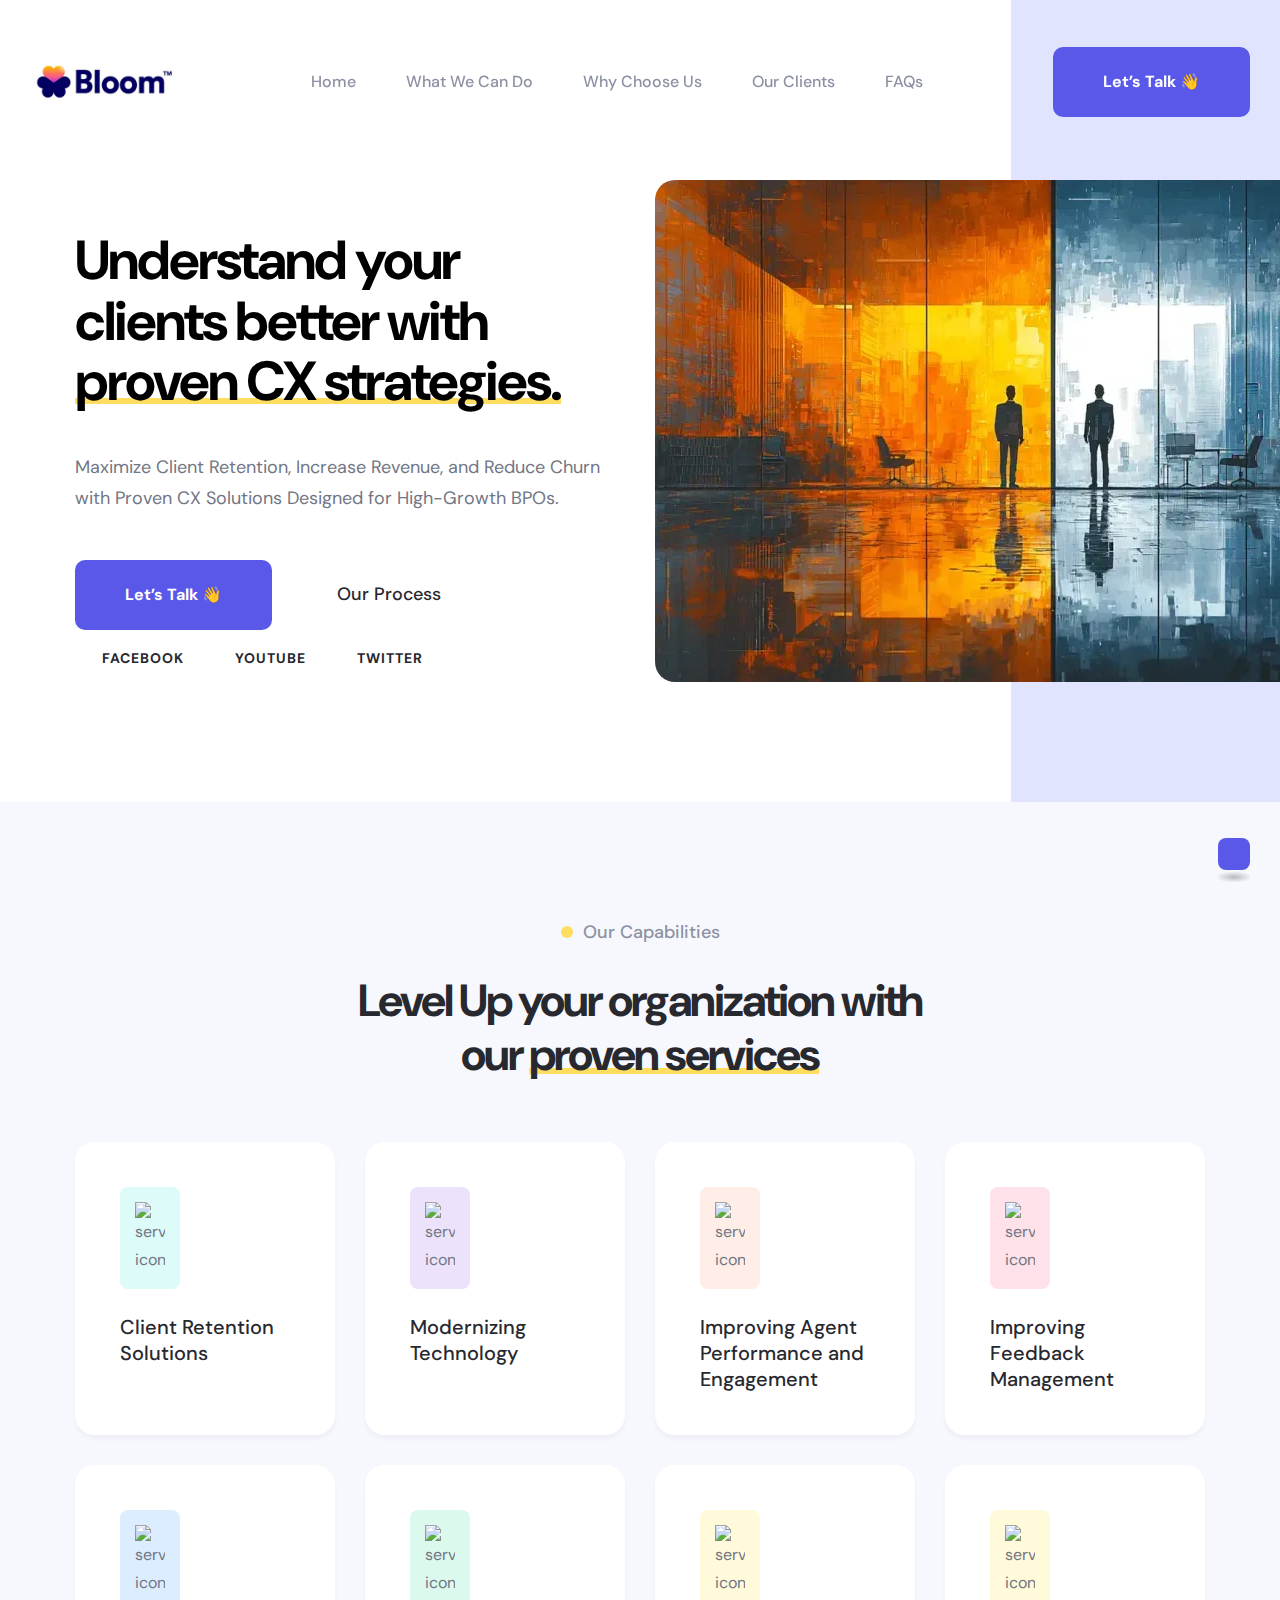
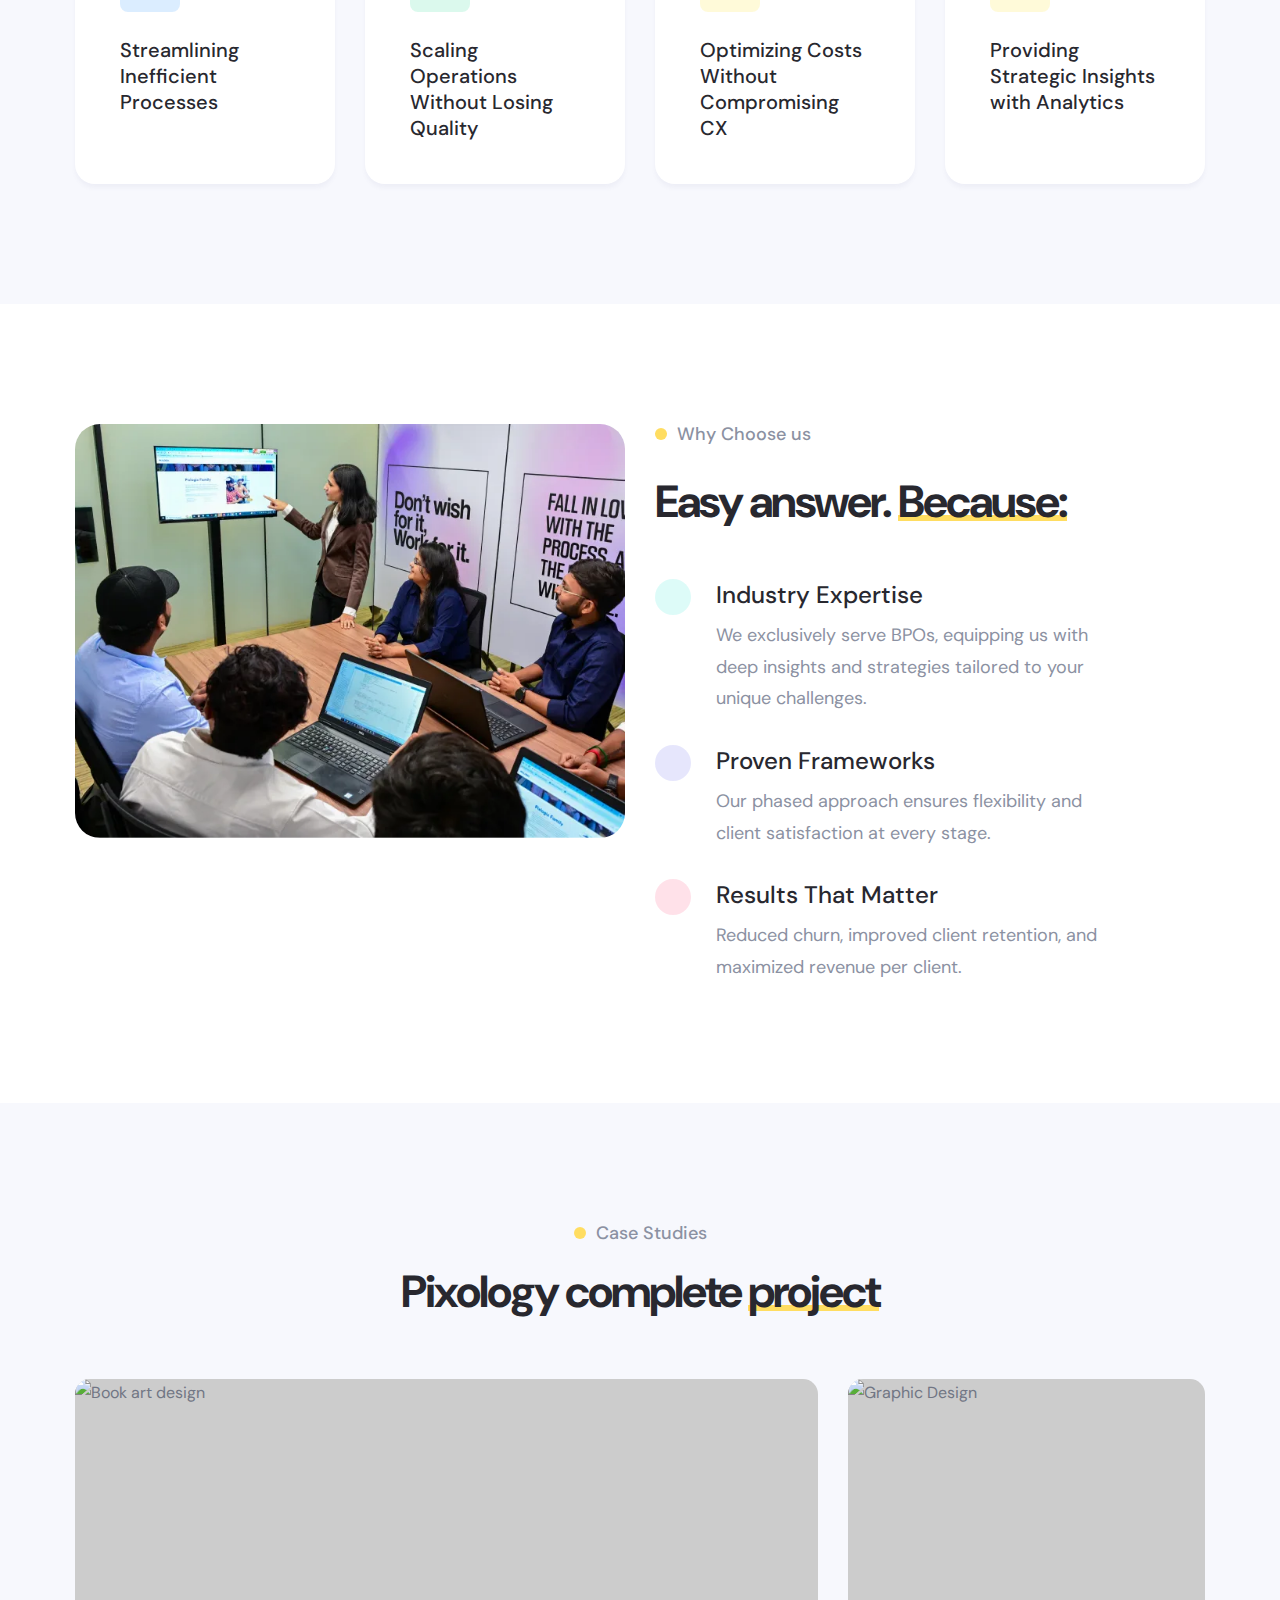
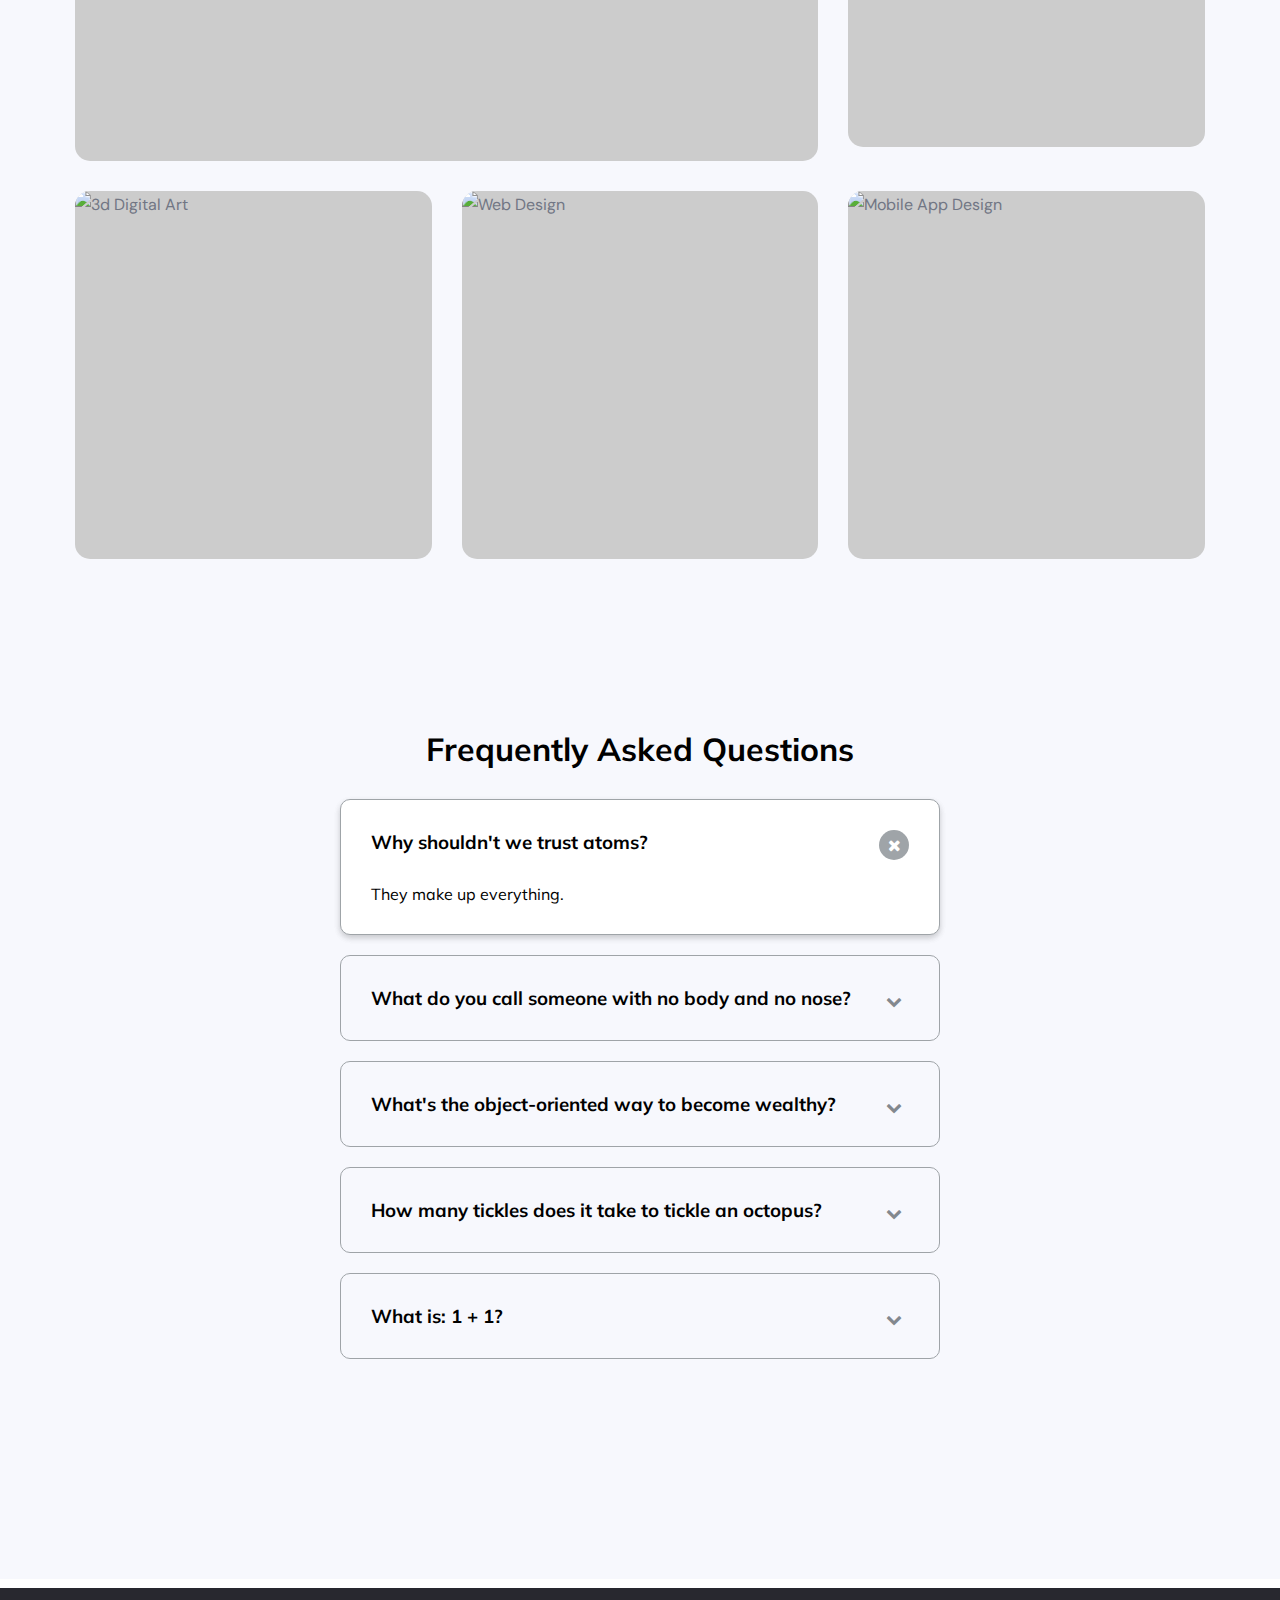
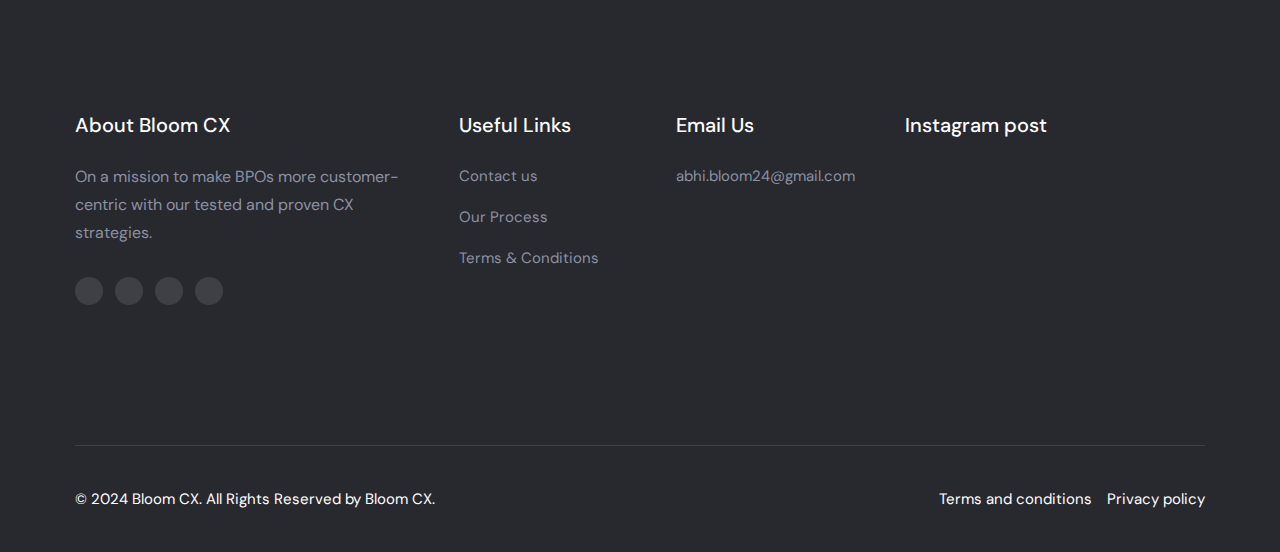
==== commit 0eb62726: "Update index.html" ====
--- a/index.html
+++ b/index.html
@@ -816,11 +816,11 @@
         <ul class="footer-list">
 
           <li>
-            <p class="footer-list-title">Community</p>
-          </li>
-
-          <li>
-            <a href="#" class="footer-link">Referral Programme</a>
+            <p class="footer-list-title">Email Us</p>
+          </li>
+
+          <li>
+            <a href="#" class="footer-link">abhi.bloom24@gmail.com</a>
           </li>
 
 <!--           <li>
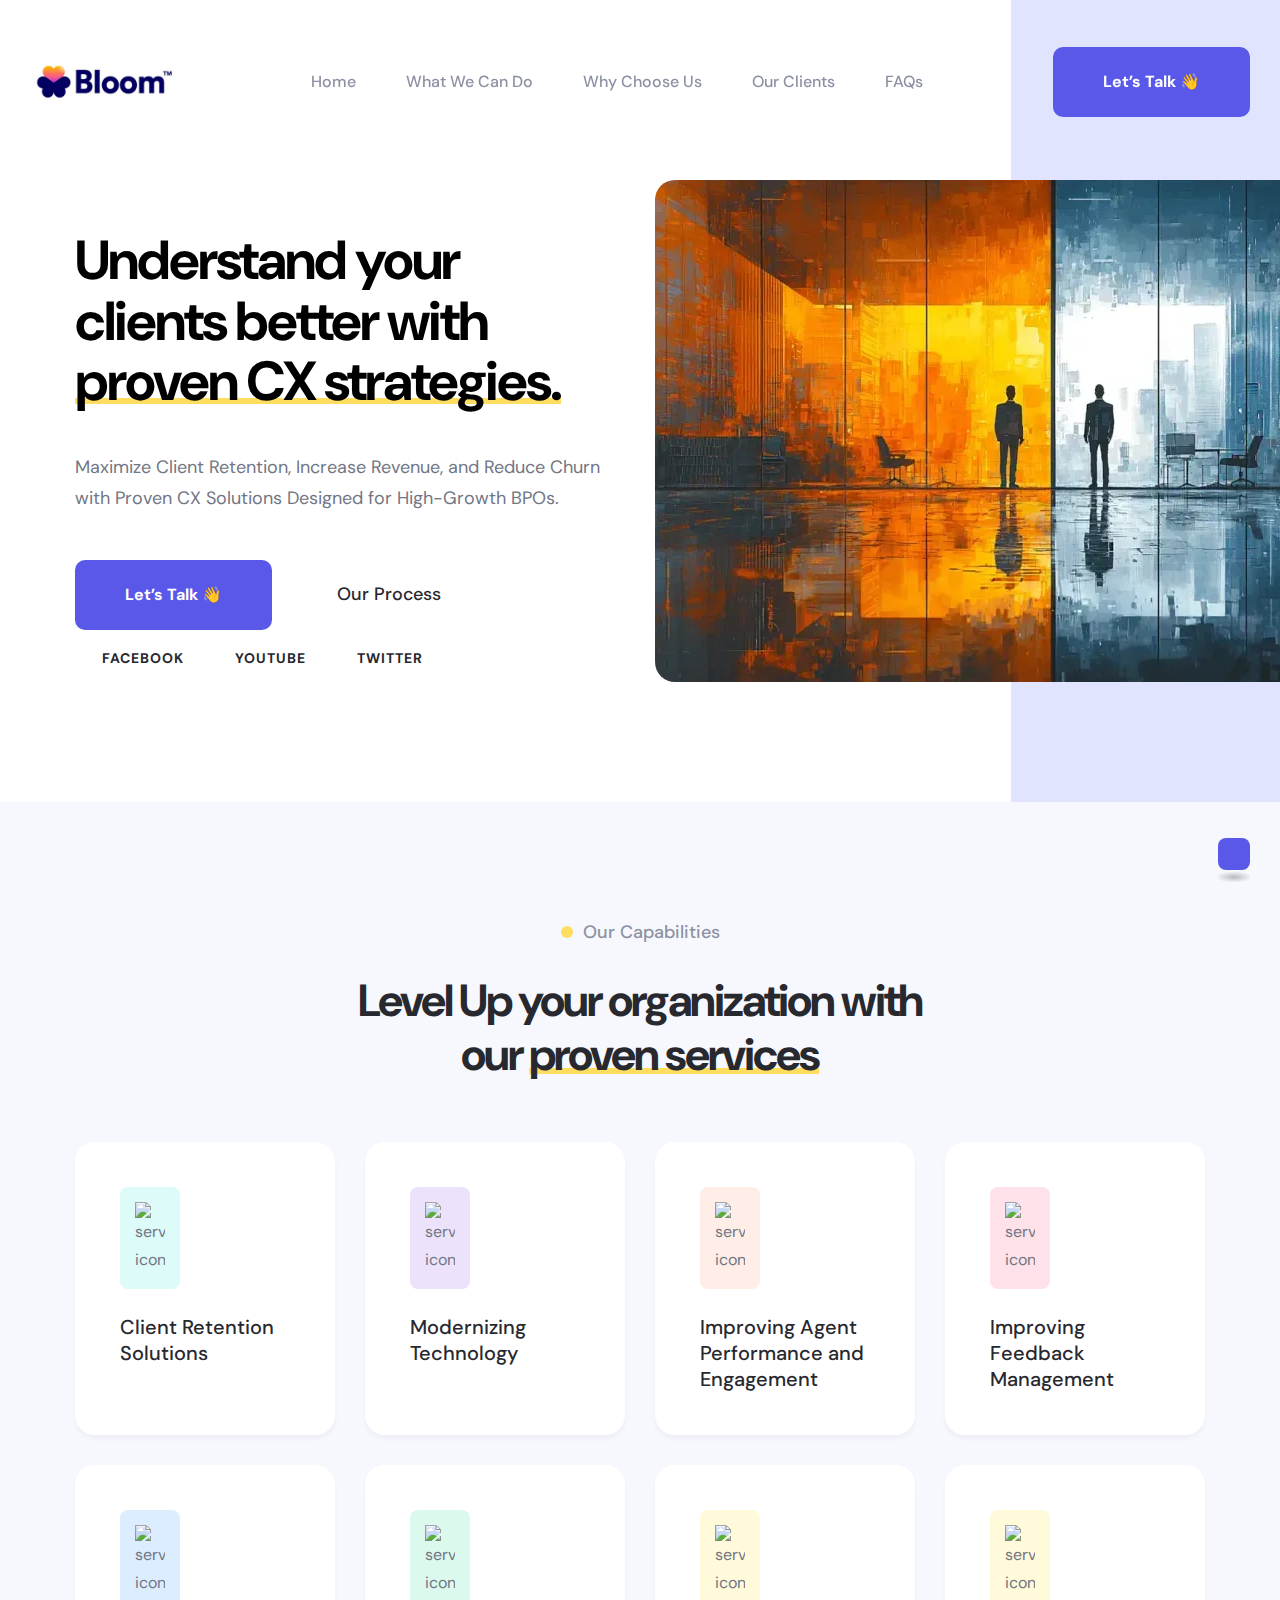
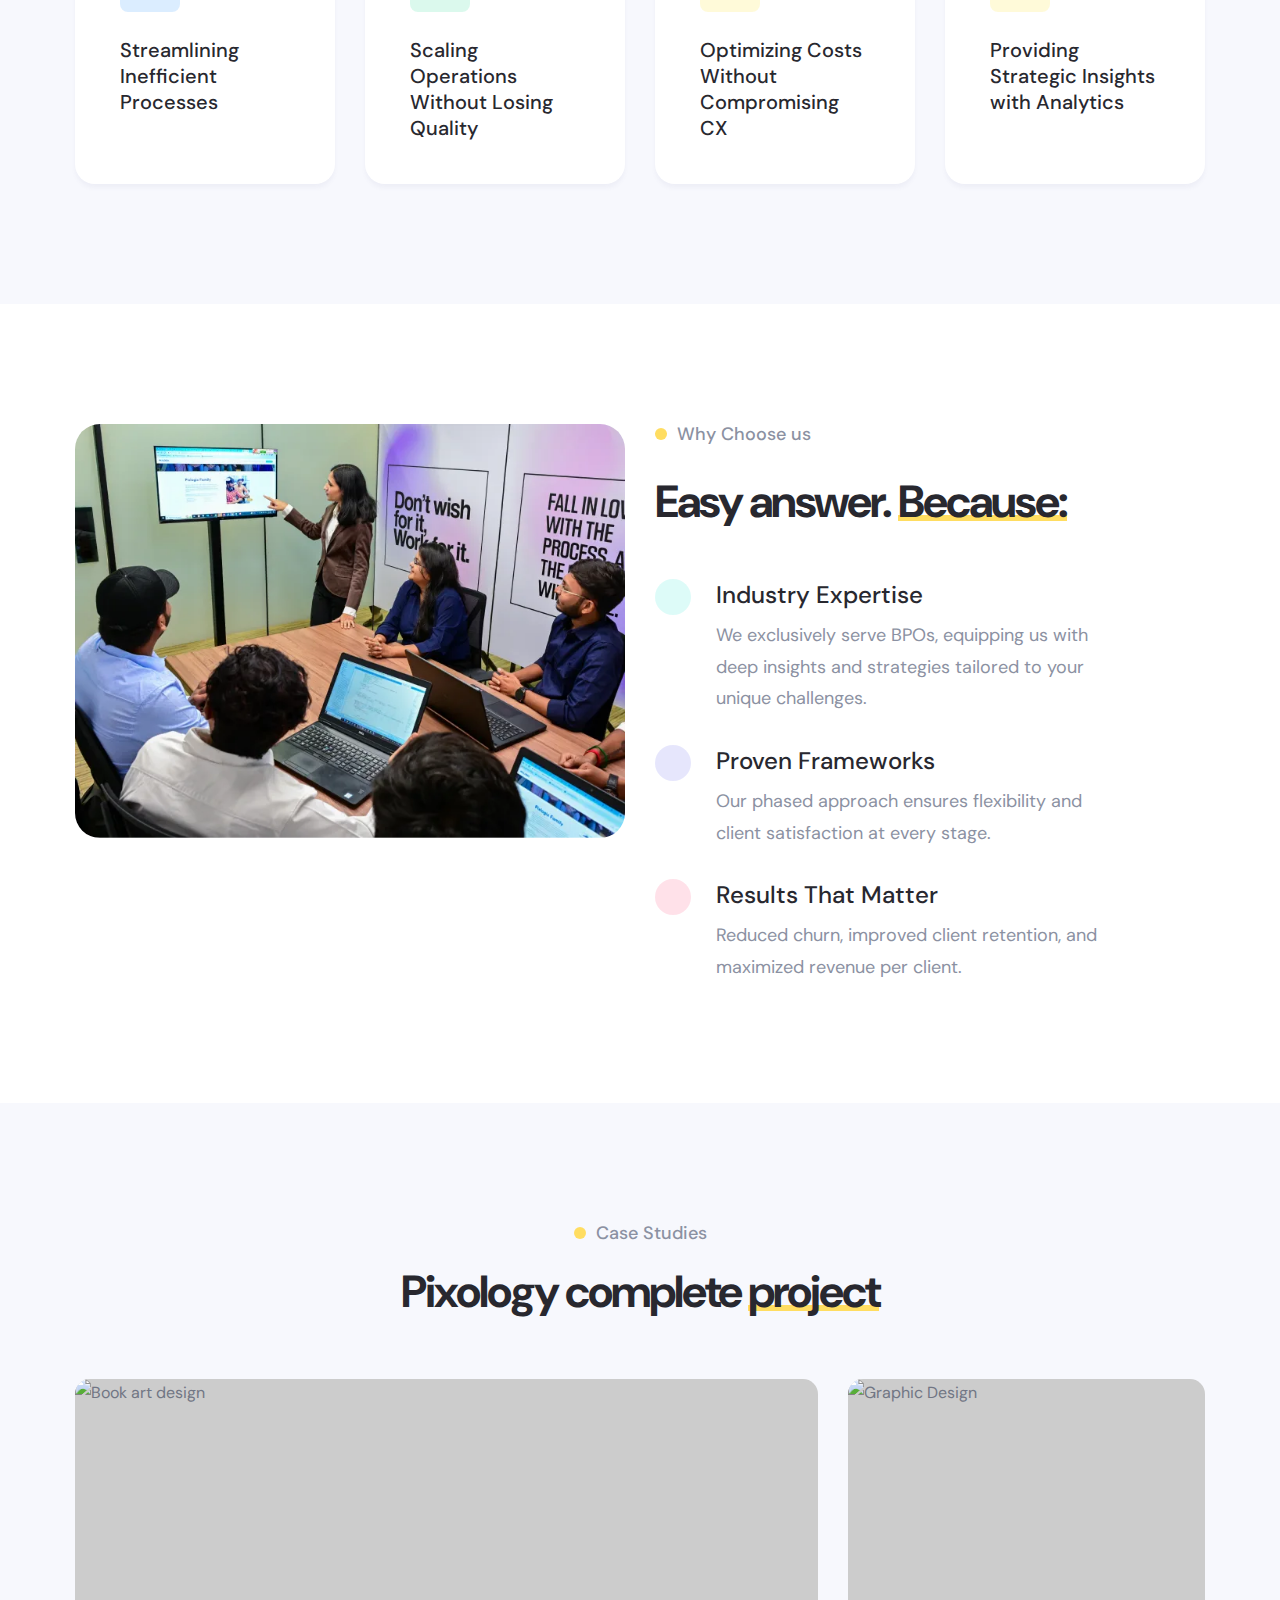
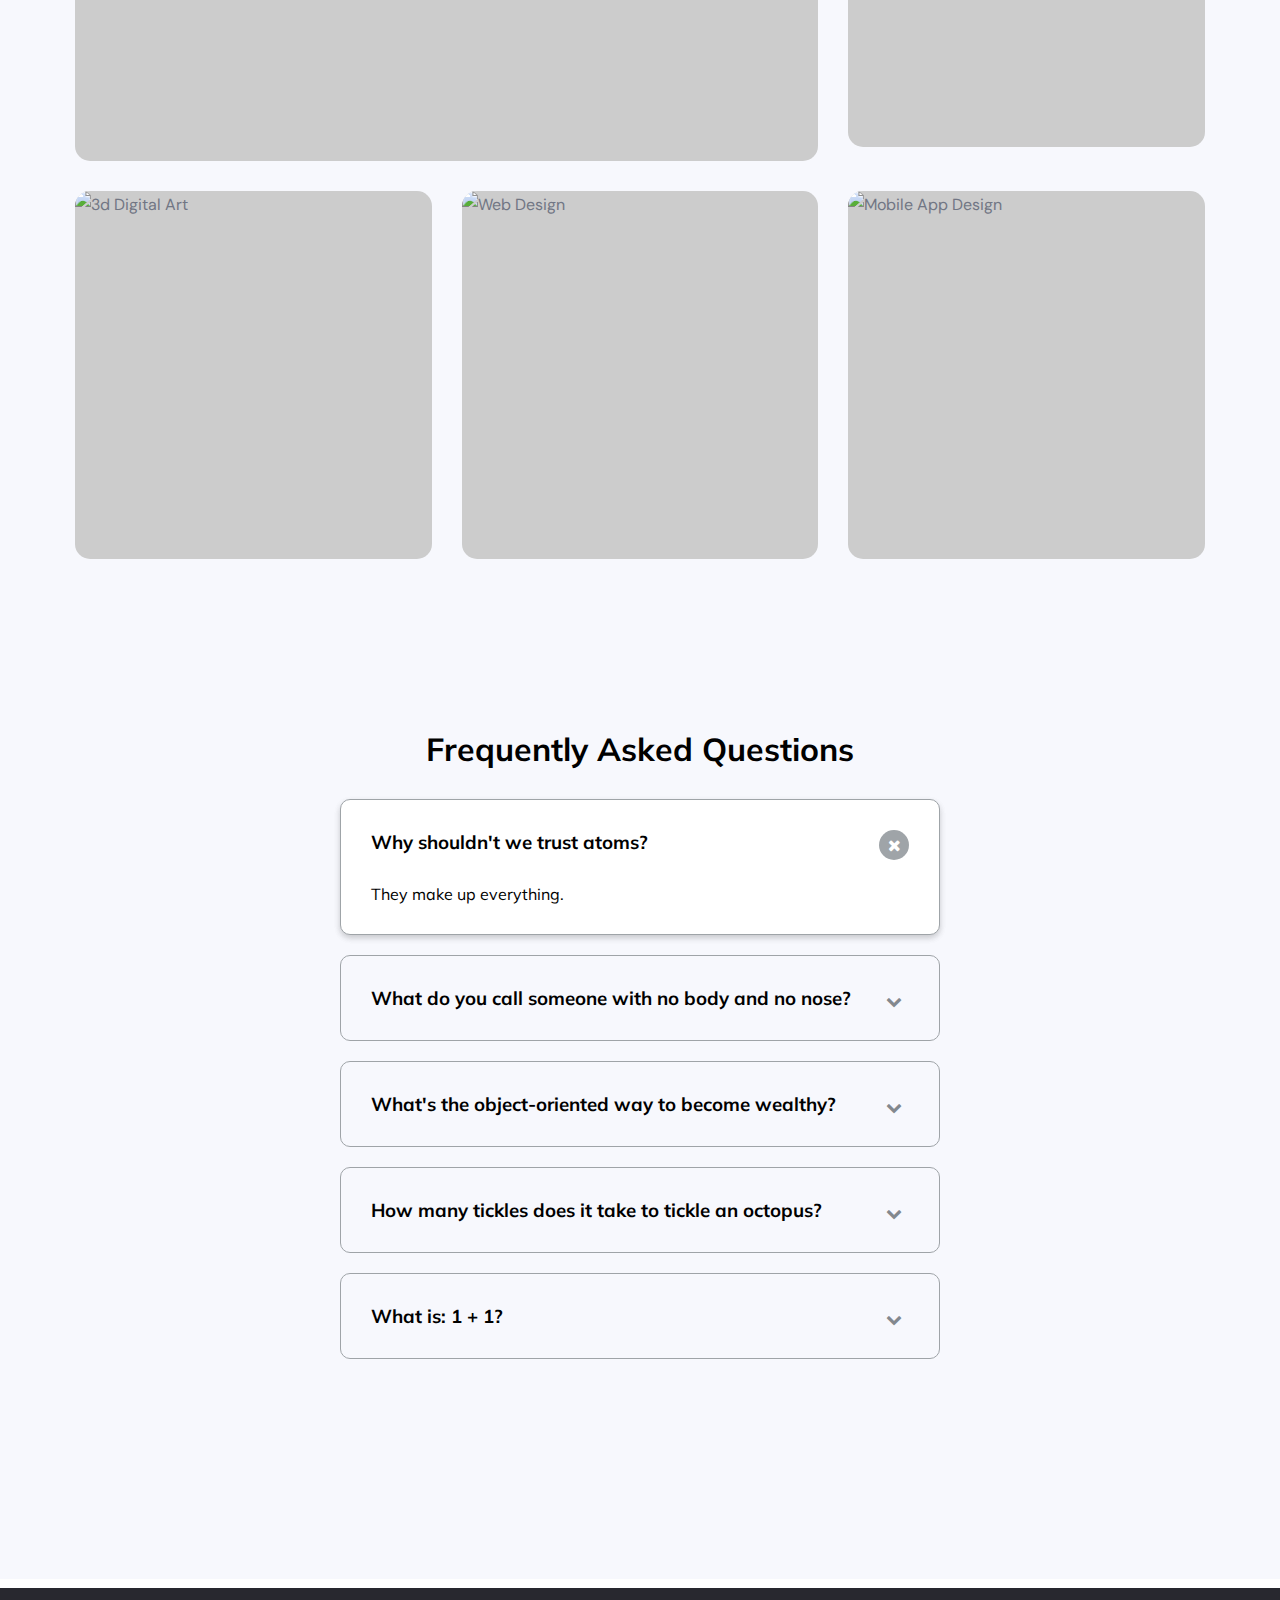
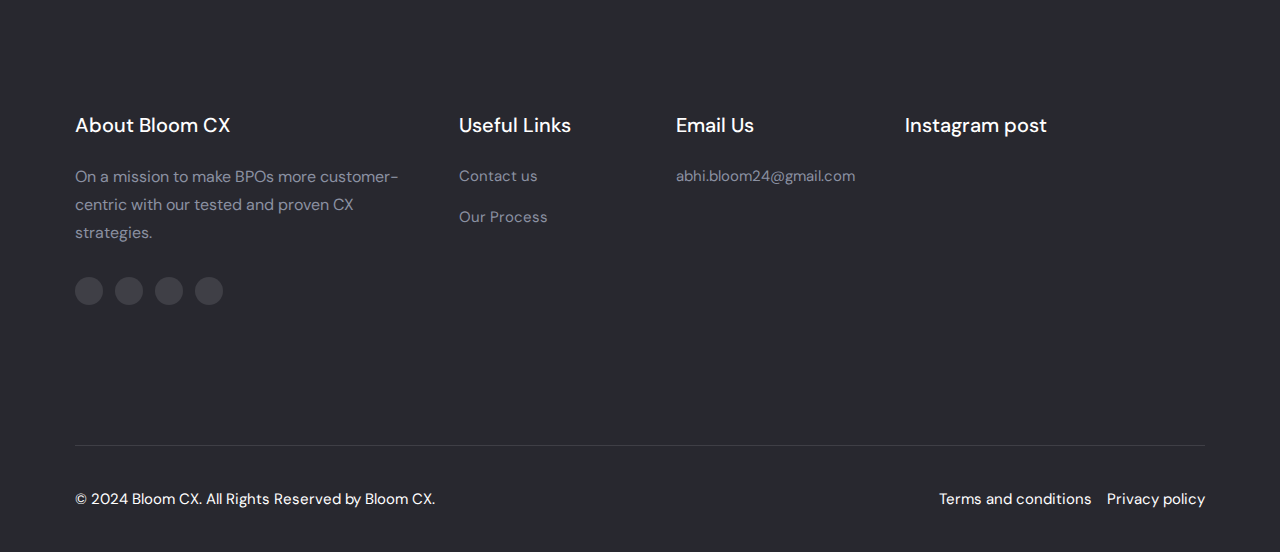
==== commit f2399aec: "Update index.html" ====
--- a/index.html
+++ b/index.html
@@ -799,9 +799,9 @@
             <a href="#" class="footer-link">Our Process</a>
           </li>
 
-          <li>
+<!--           <li>
             <a href="#" class="footer-link">Terms & Conditions</a>
-          </li>
+          </li> -->
 
 <!--           <li>
             <a href="#" class="footer-link">Explore</a>
@@ -820,7 +820,7 @@
           </li>
 
           <li>
-            <a href="#" class="footer-link">abhi.bloom24@gmail.com</a>
+            <a href="mailto:abhi.bloom24@gmail.com" class="footer-link">abhi.bloom24@gmail.com</a>
           </li>
 
 <!--           <li>
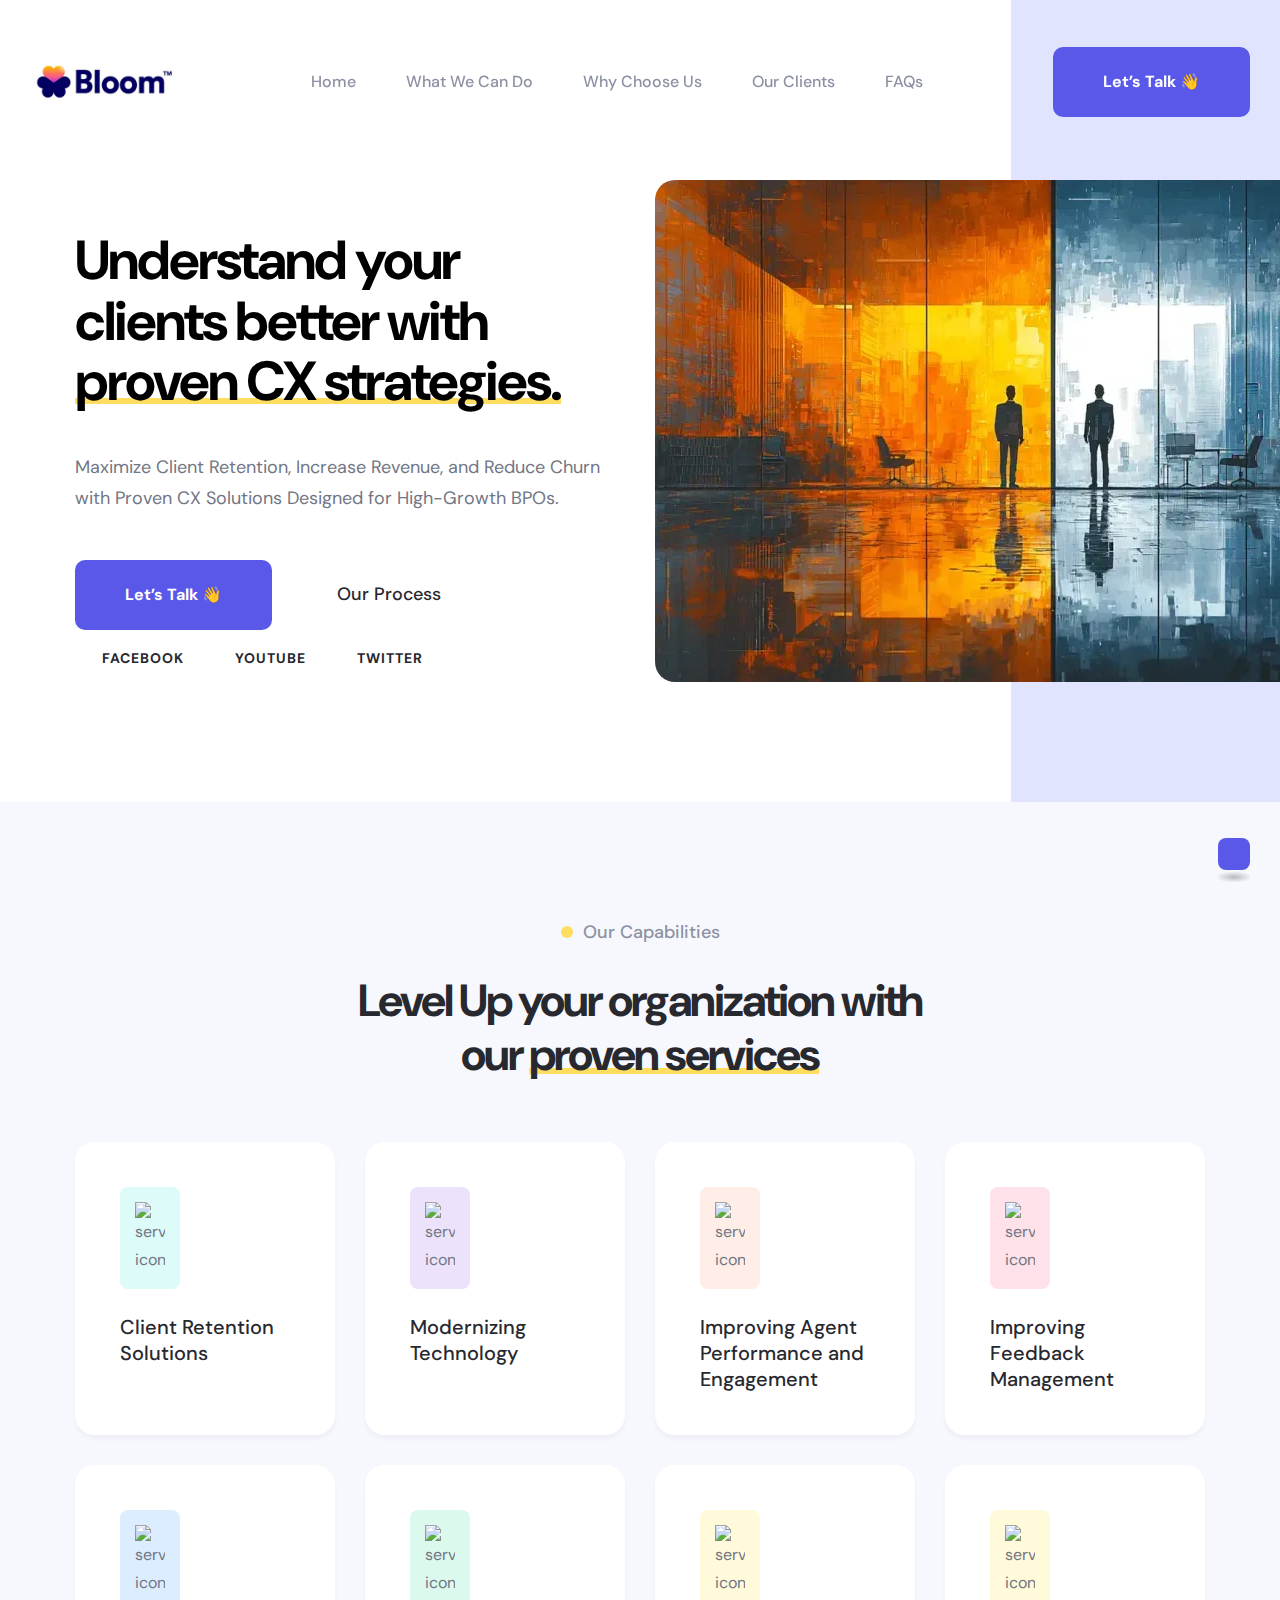
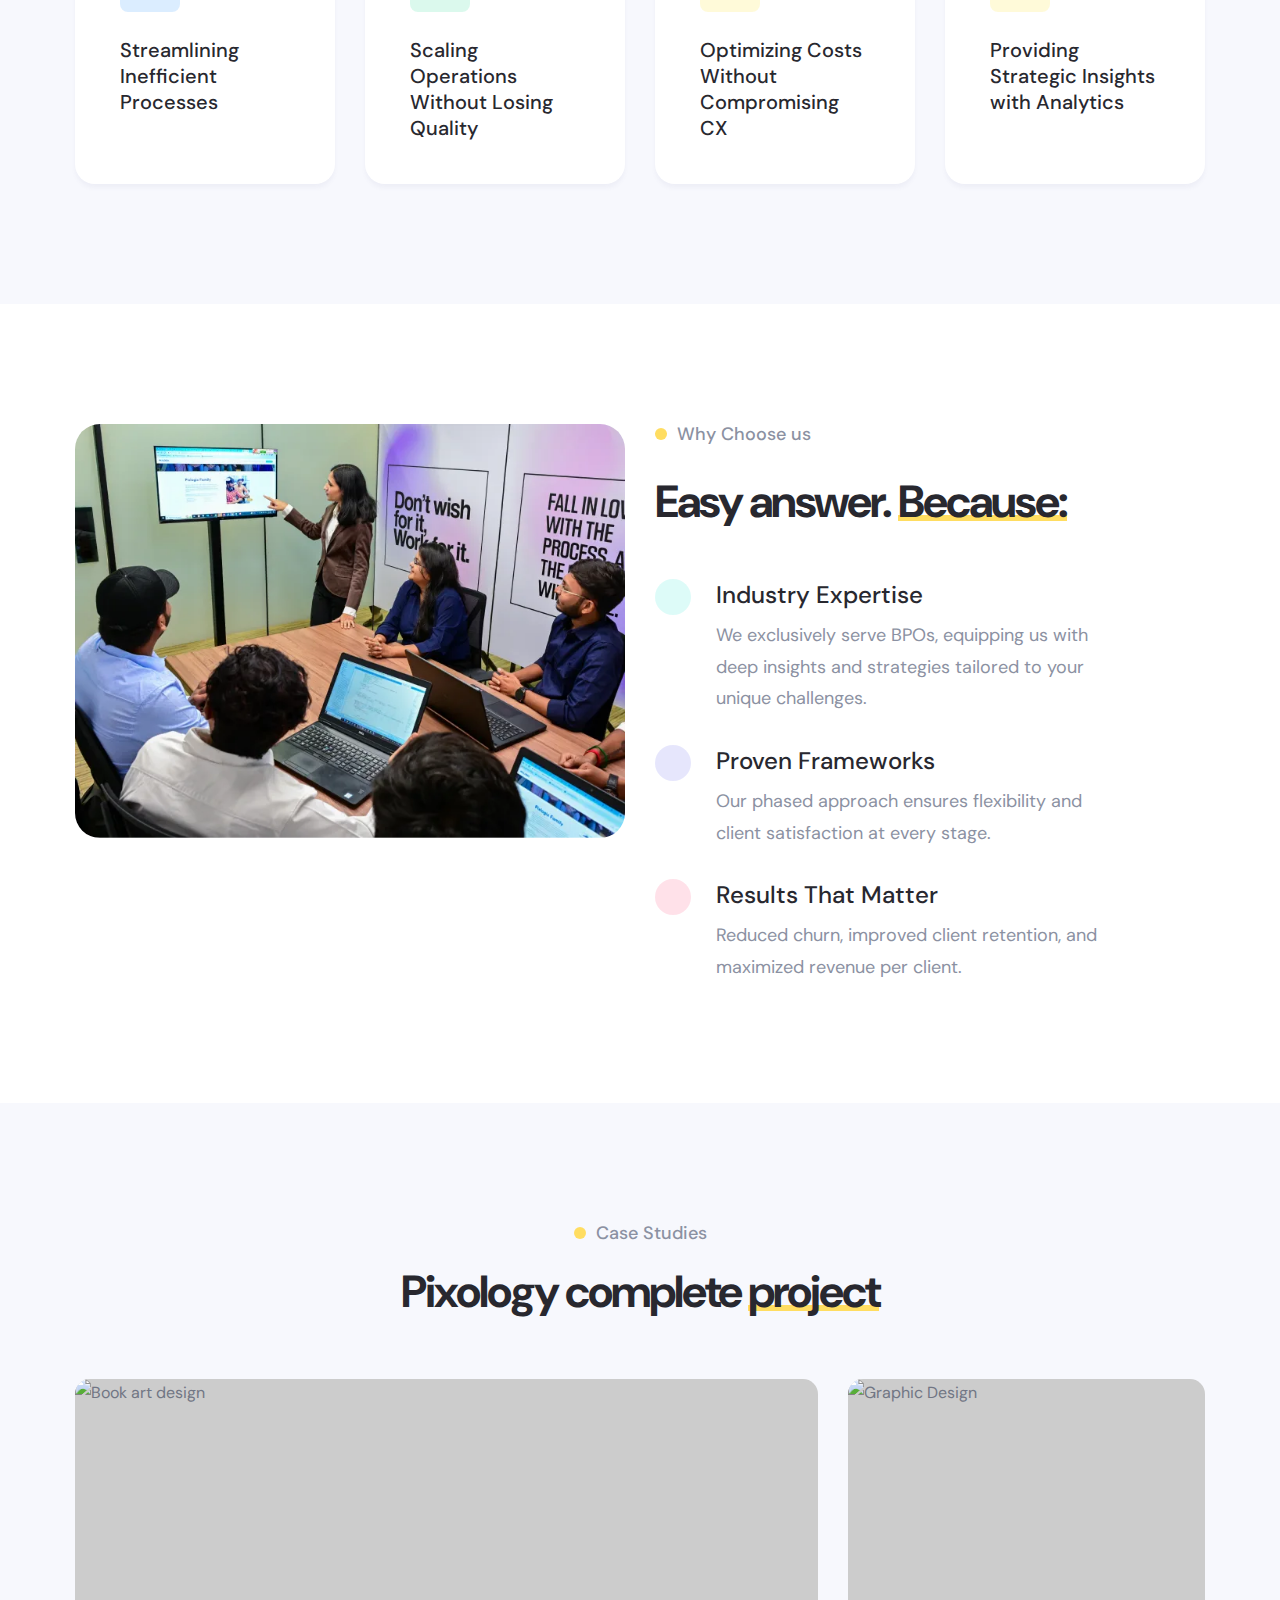
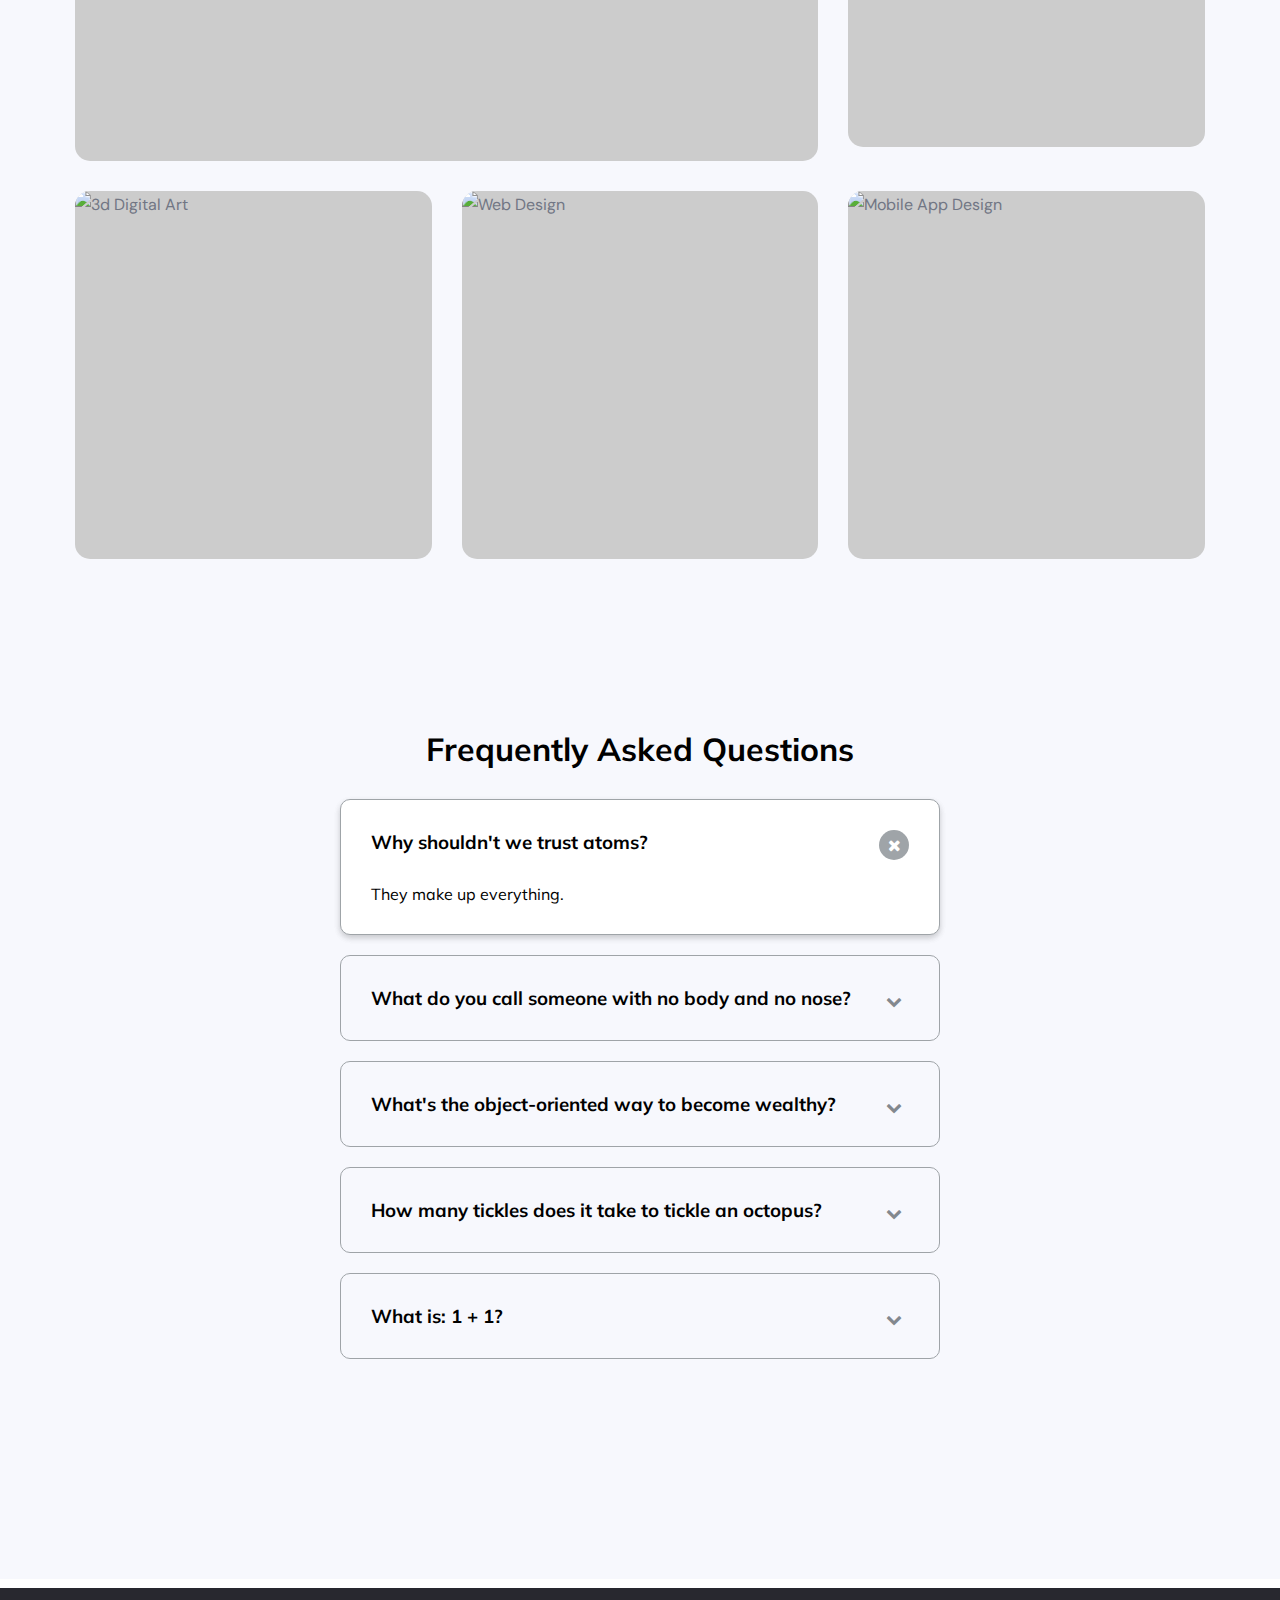
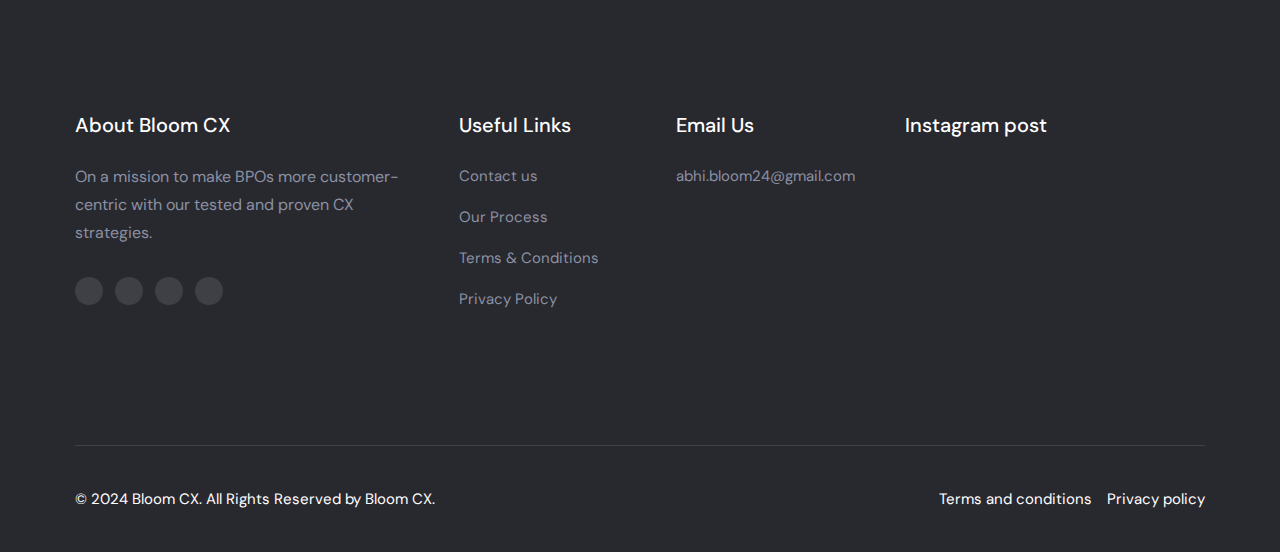
==== commit 27eb8bc1: "Update index.html" ====
--- a/index.html
+++ b/index.html
@@ -799,18 +799,18 @@
             <a href="#" class="footer-link">Our Process</a>
           </li>
 
+          <li>
+            <a href="#" class="footer-link">Terms & Conditions</a>
+          </li>
+
+          <li>
+            <a href="#" class="footer-link">Privacy Policy</a>
+          </li>
+
 <!--           <li>
-            <a href="#" class="footer-link">Terms & Conditions</a>
-          </li> -->
-
-<!--           <li>
-            <a href="#" class="footer-link">Explore</a>
-          </li>
-
-          <li>
             <a href="#" class="footer-link">Terms & Services</a>
-          </li> -->
-
+          </li>
+ -->
         </ul>
 
         <ul class="footer-list">
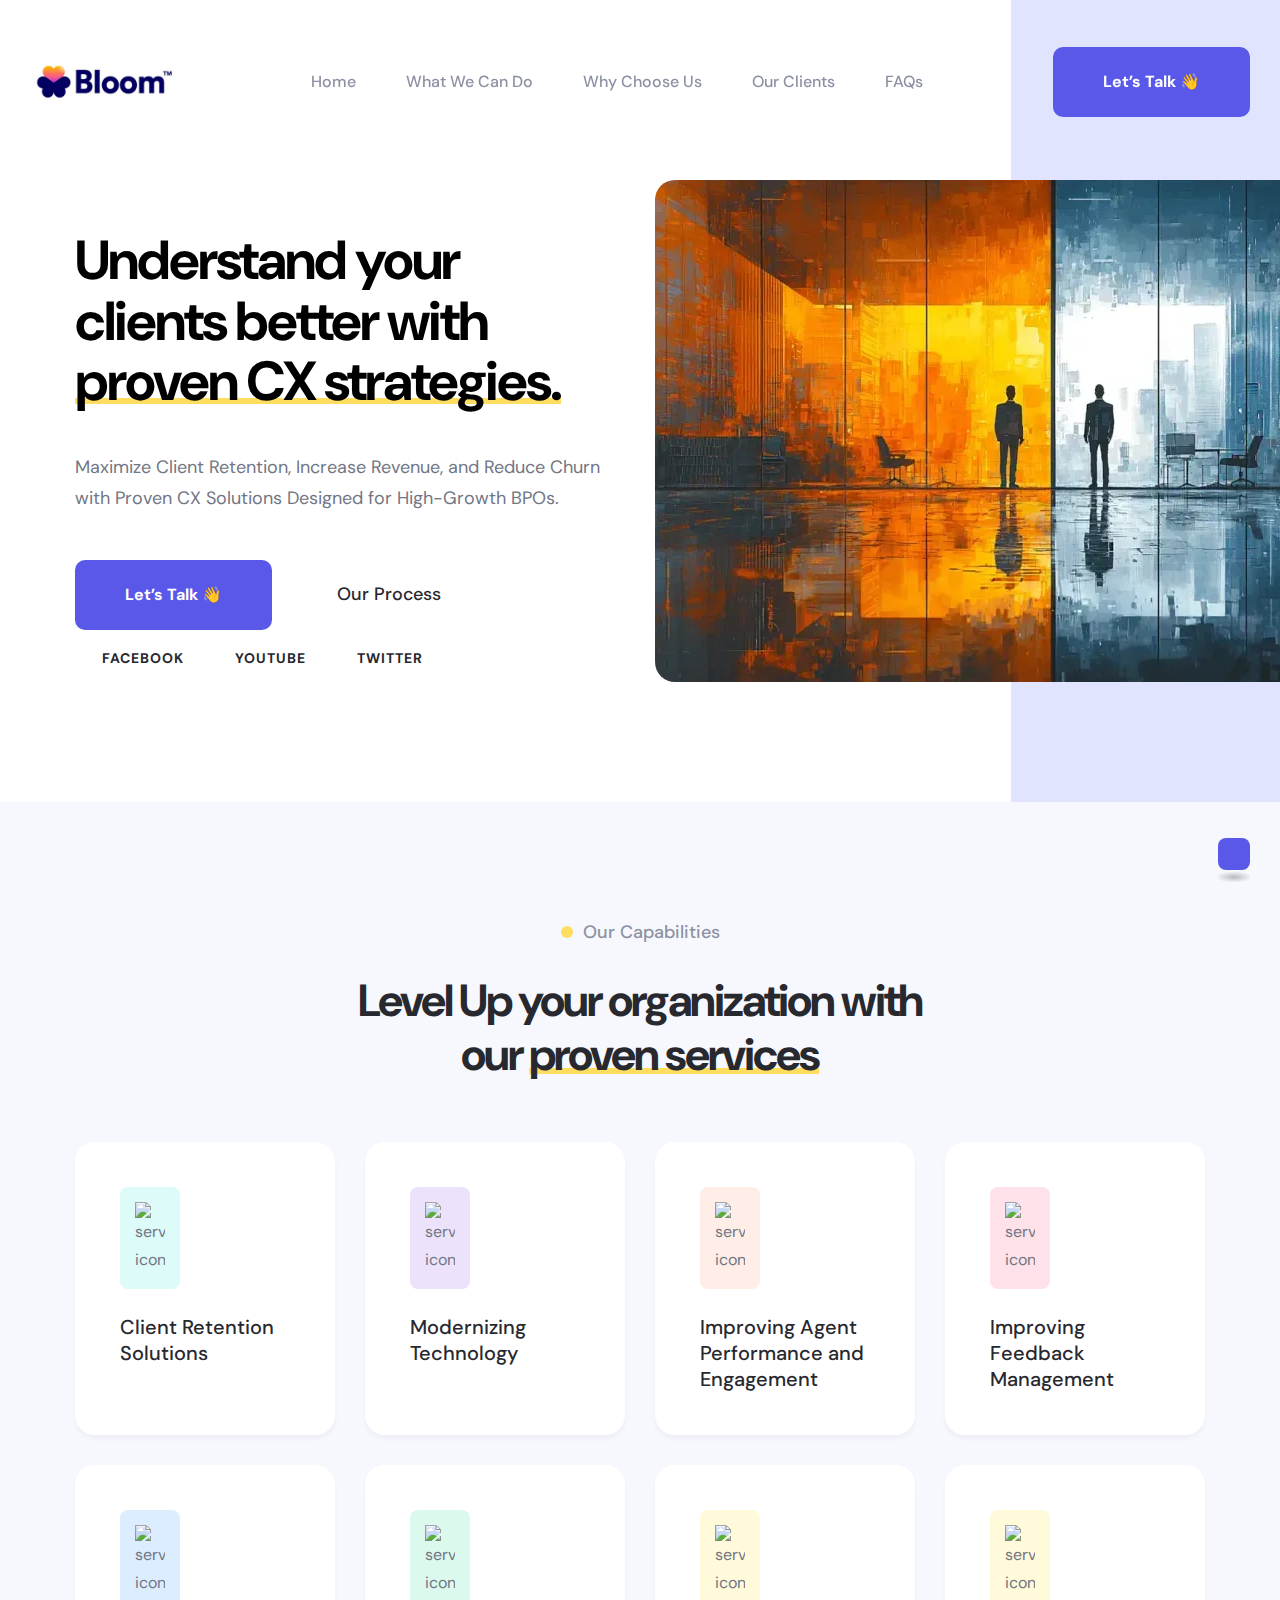
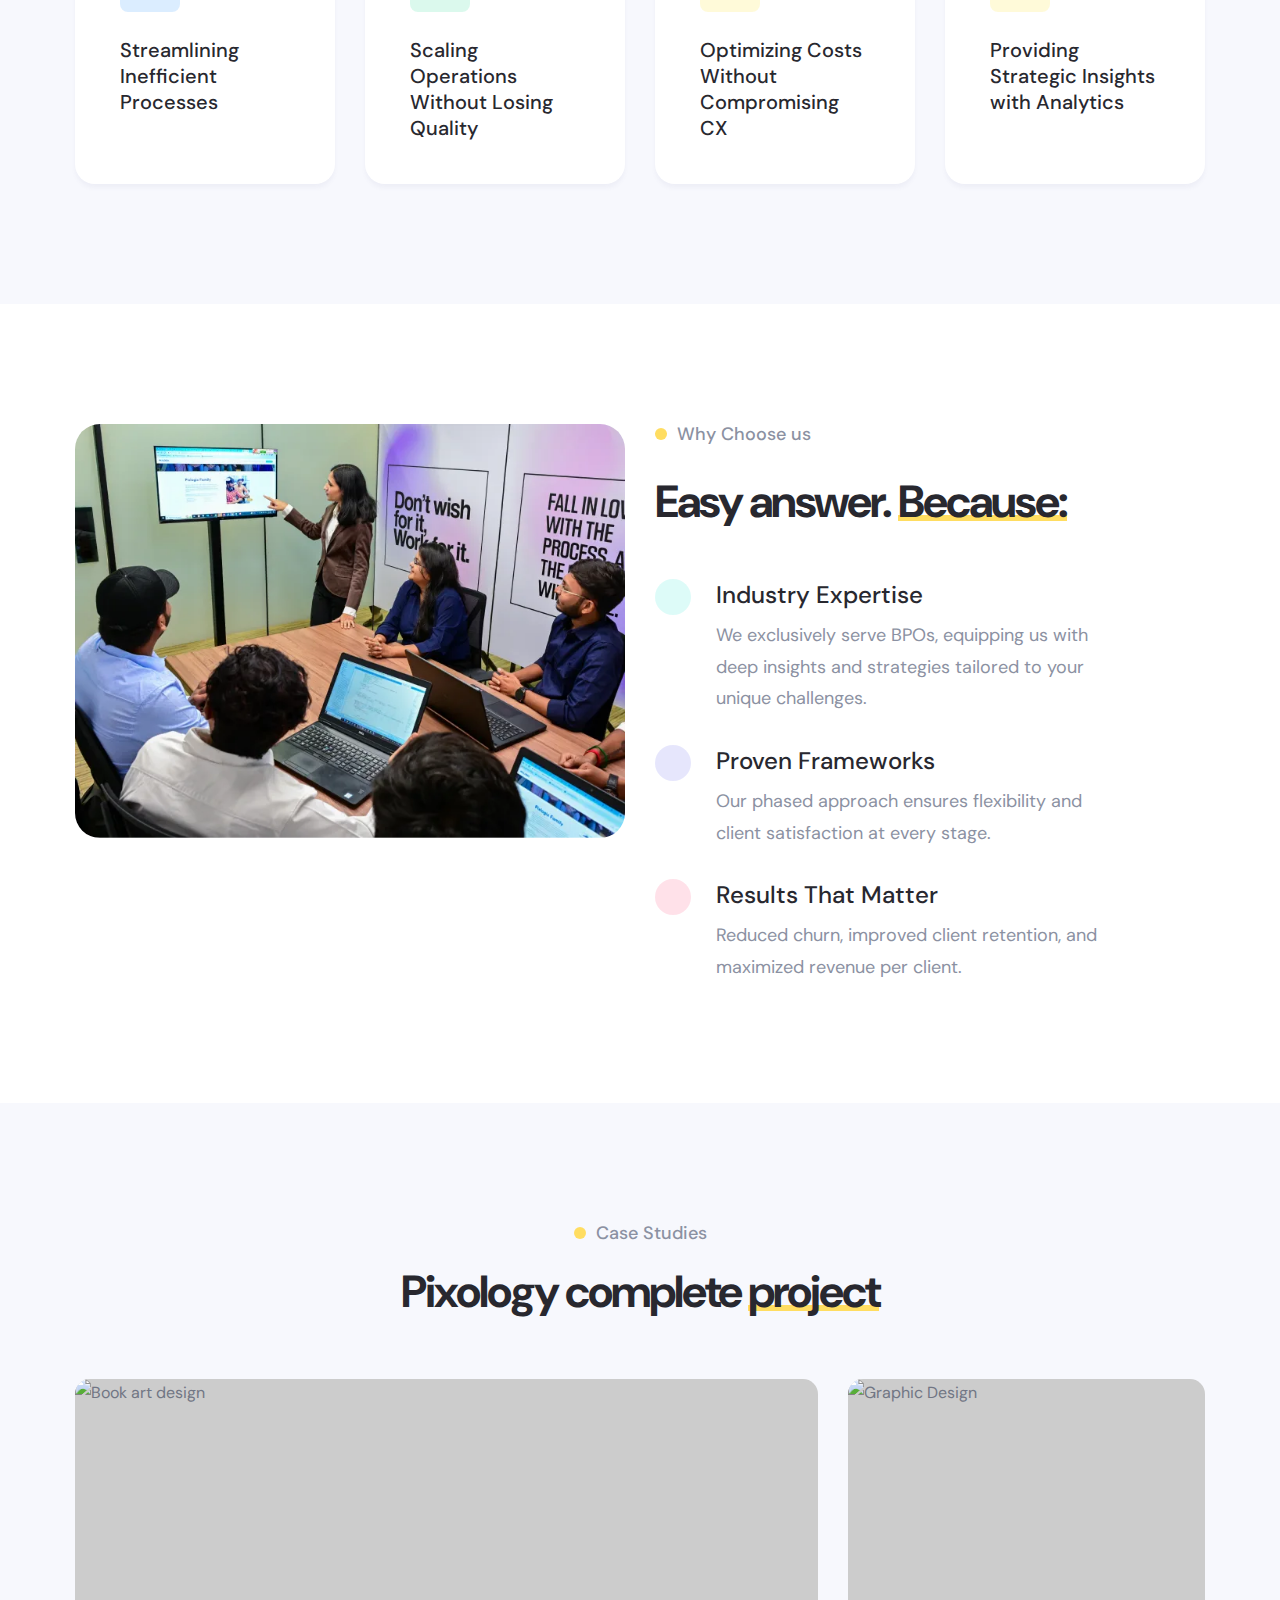
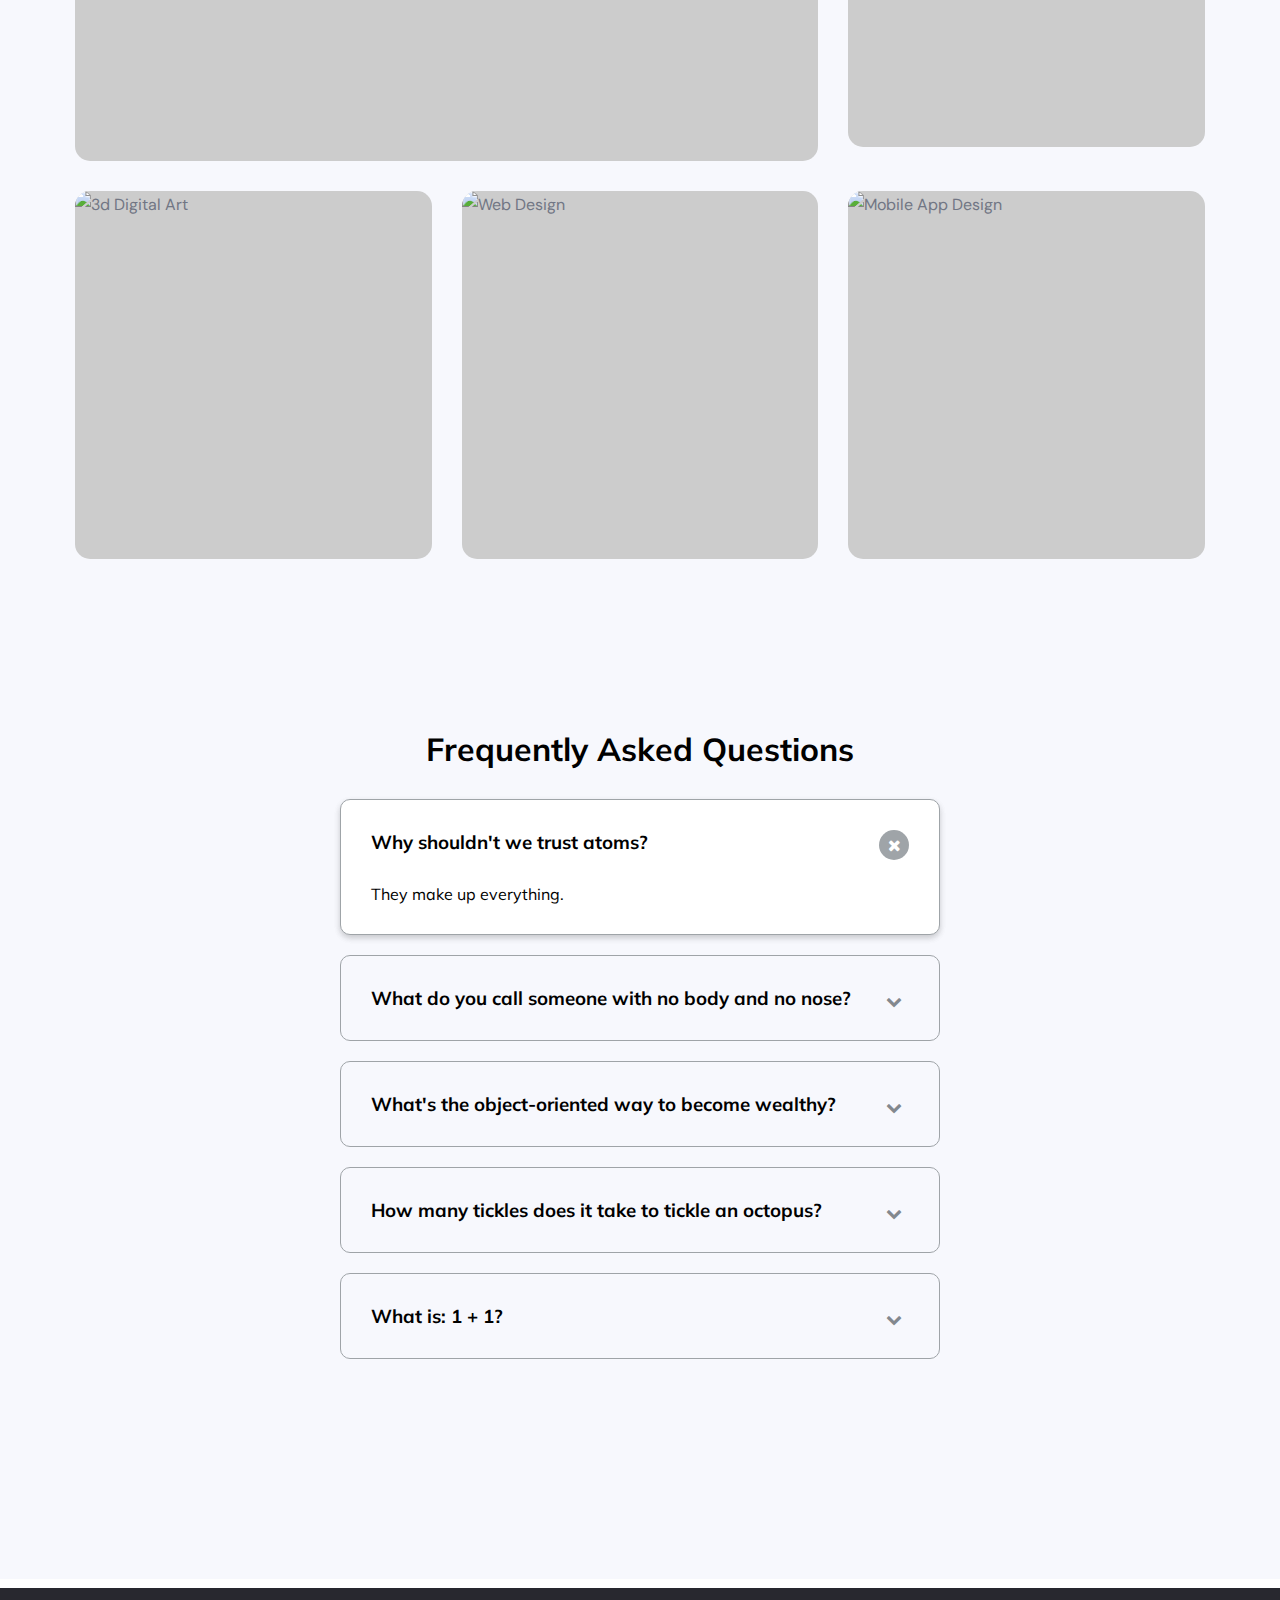
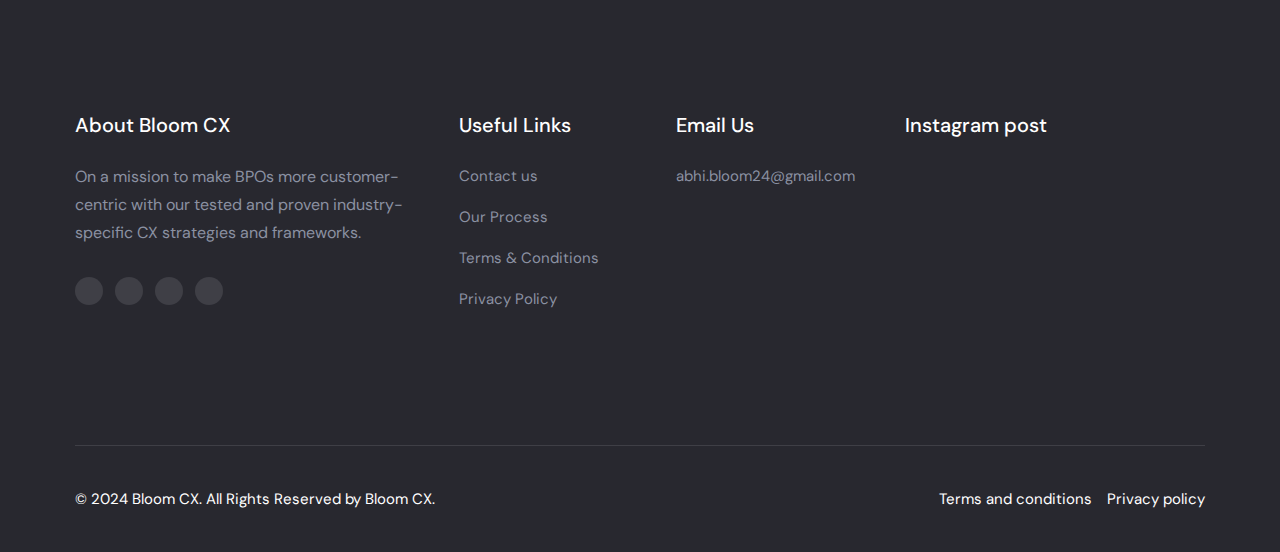
==== commit 3bfcbe47: "Update index.html" ====
--- a/index.html
+++ b/index.html
@@ -752,7 +752,7 @@
          <p class="footer-list-title">About Bloom CX</p>
 
           <p class="footer-text">
-            On a mission to make BPOs more customer-centric with our tested and proven CX strategies.
+            On a mission to make BPOs more customer-centric with our tested and proven industry-specific CX strategies and frameworks.
           </p>
 
           <ul class="social-list">
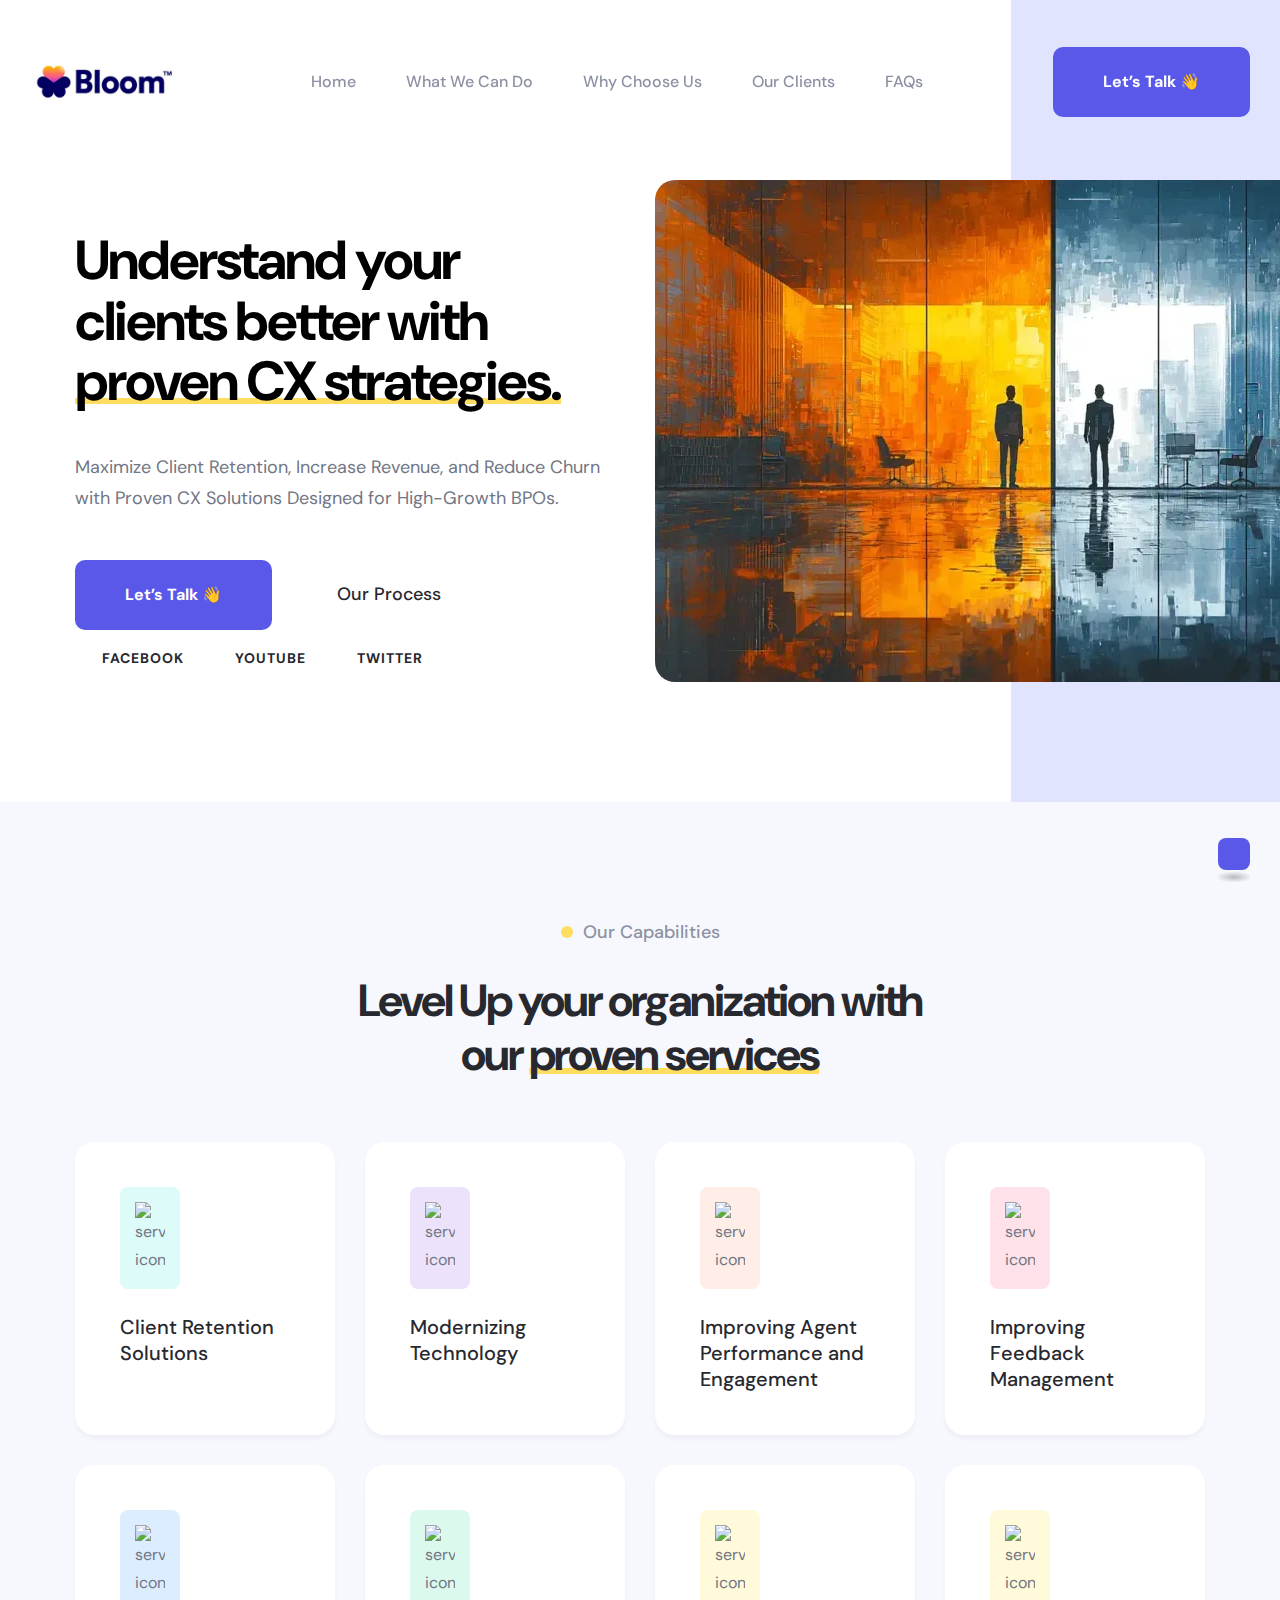
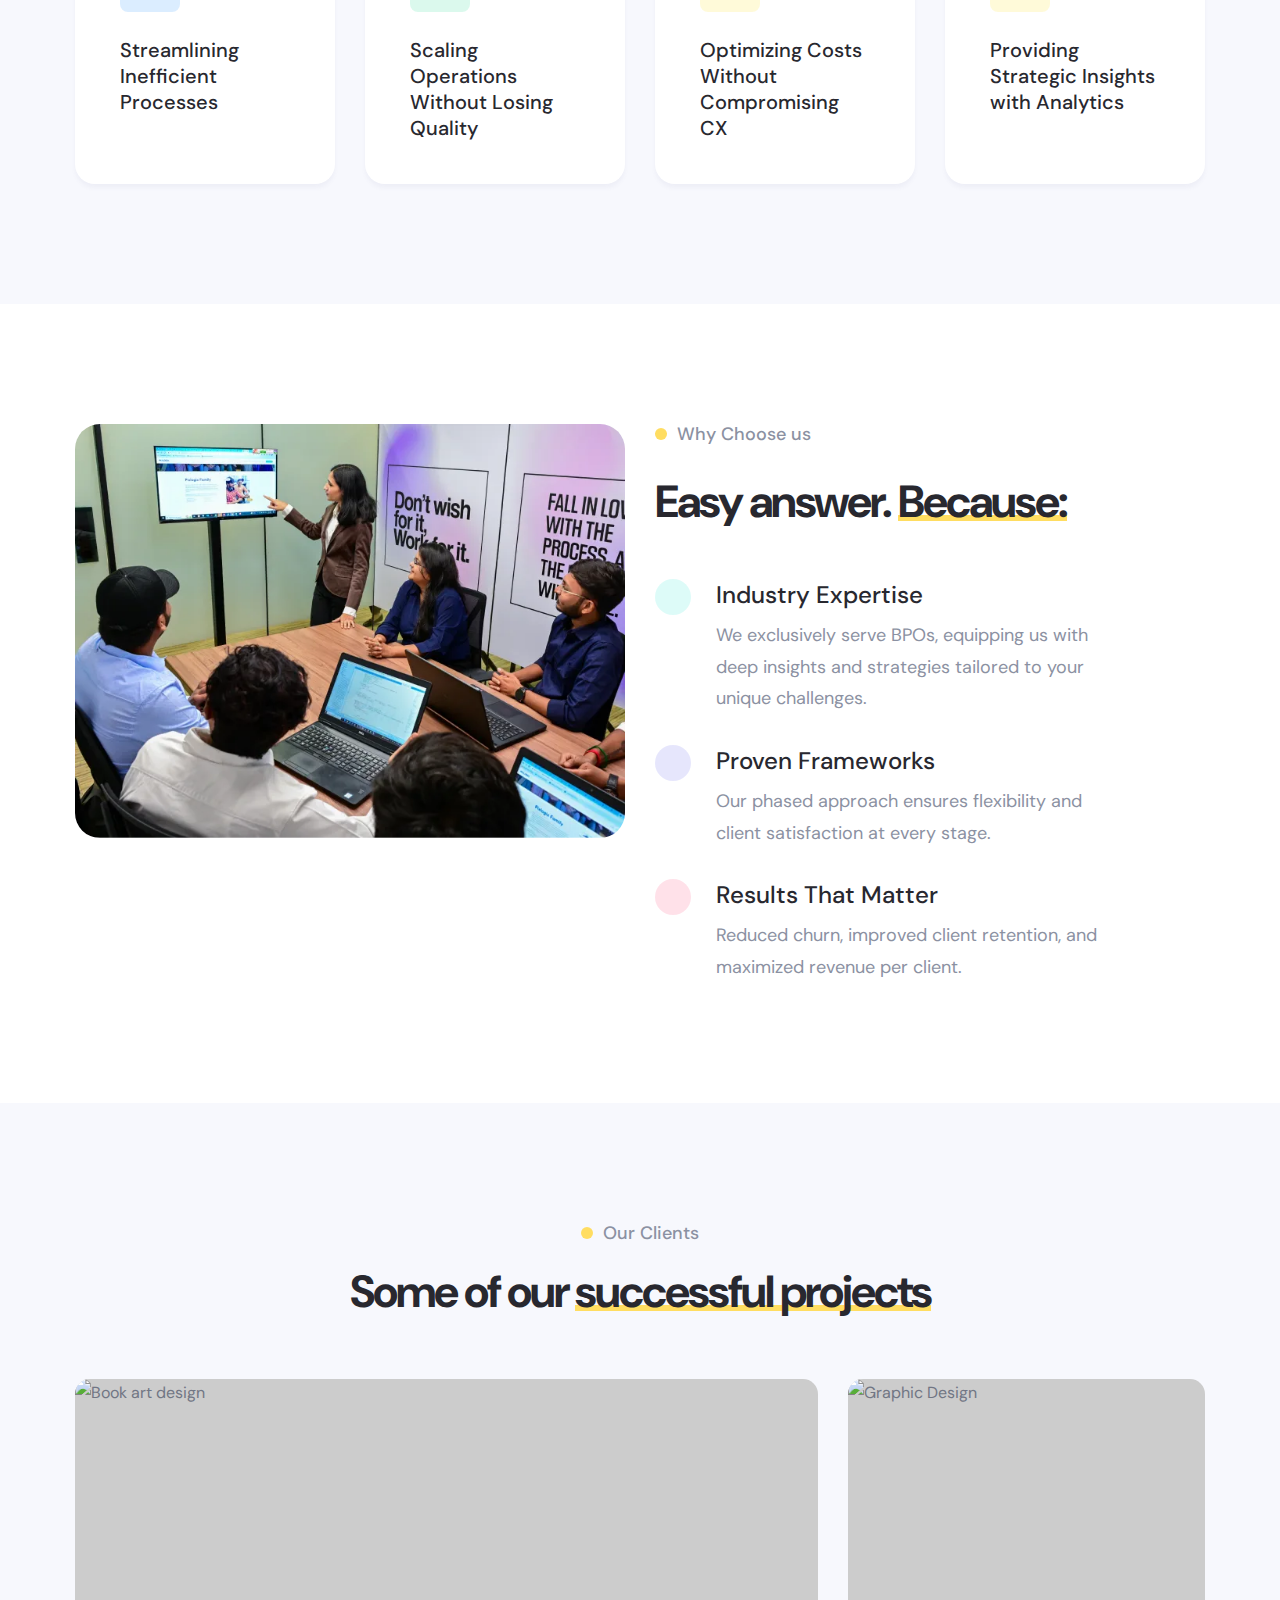
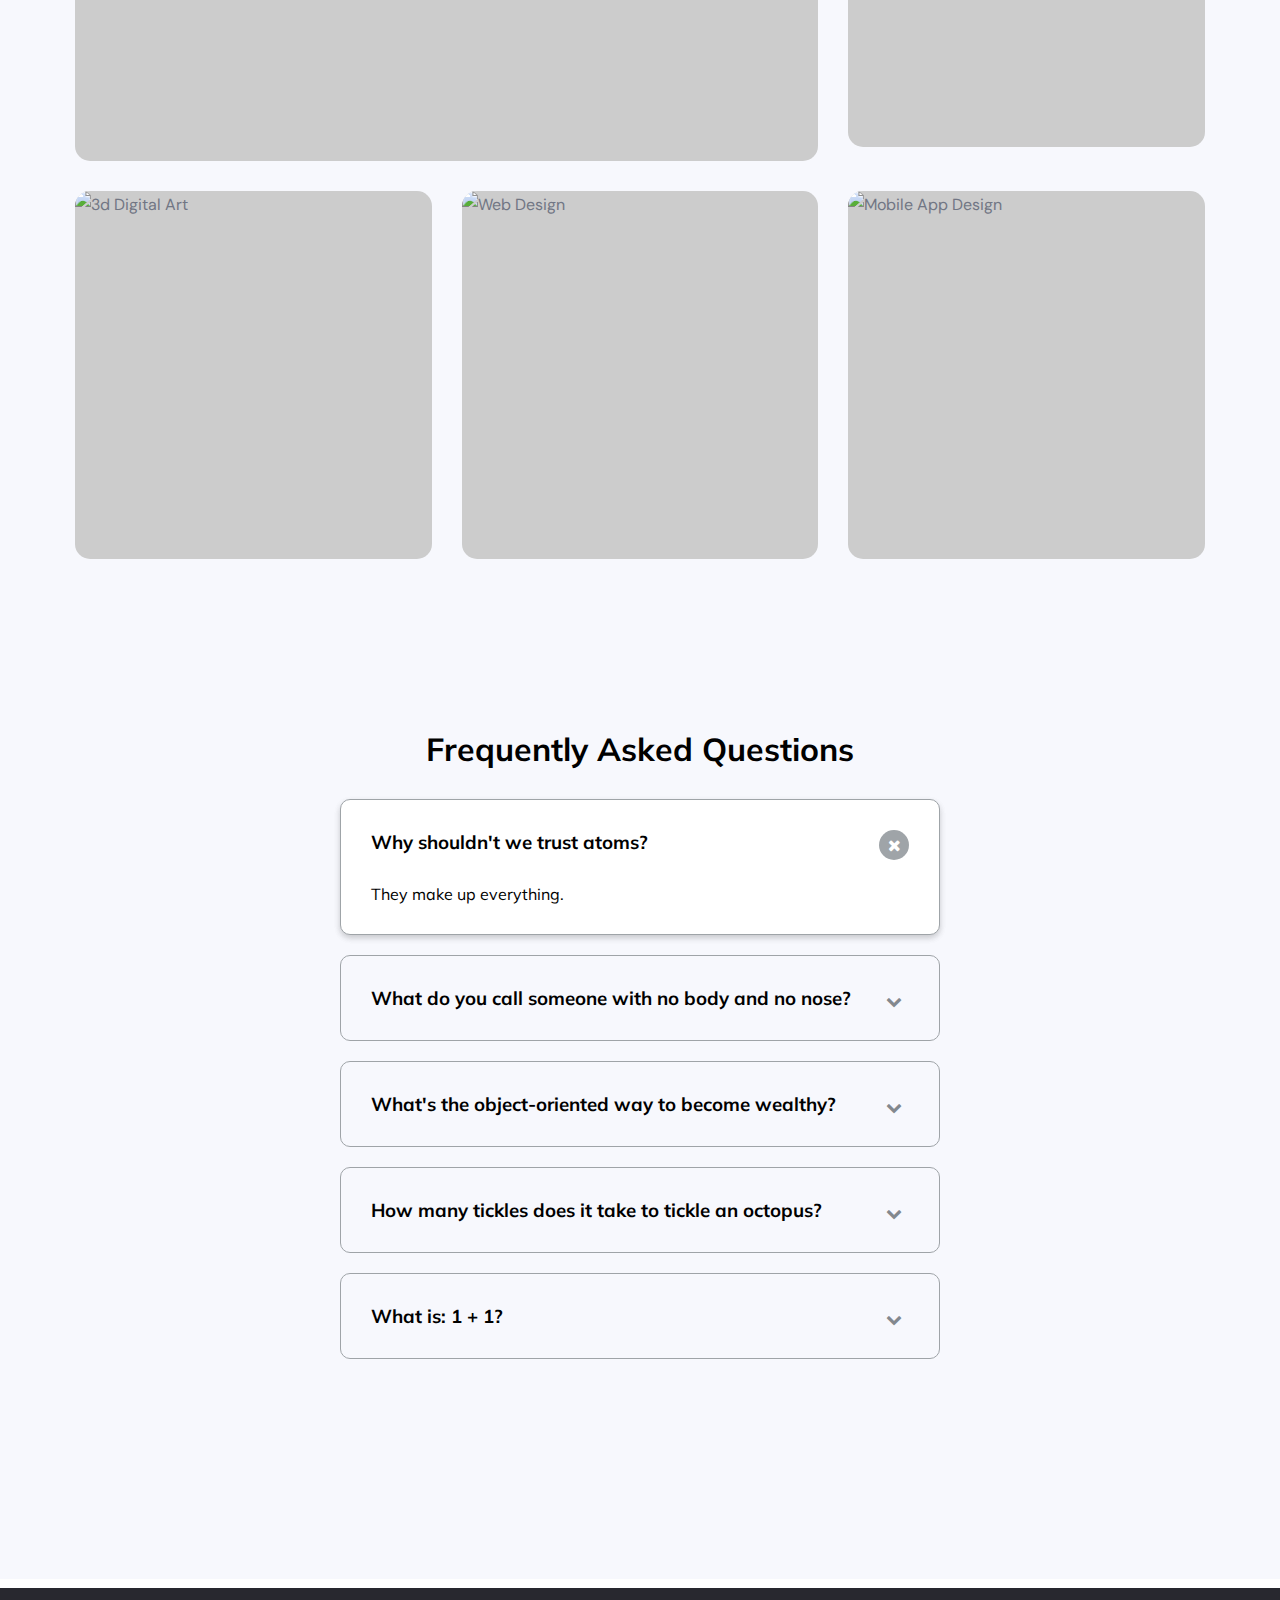
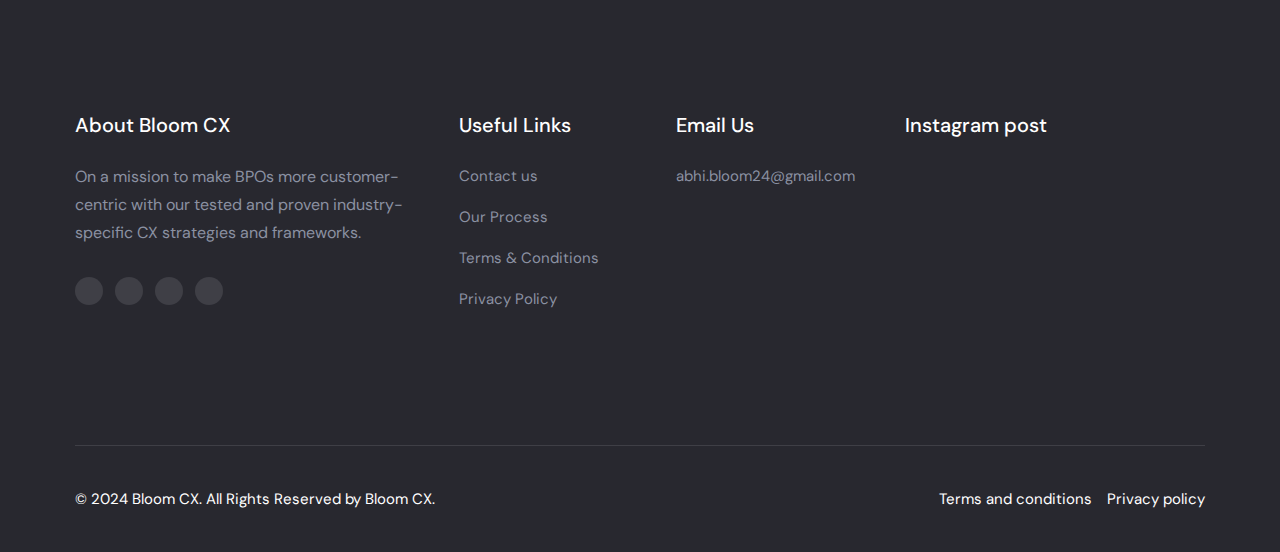
==== commit 48d26396: "Update index.html" ====
--- a/index.html
+++ b/index.html
@@ -414,10 +414,10 @@
       <section class="section project" id="project" aria-label="project">
         <div class="container">
 
-          <p class="section-subtitle has-before text-center">Case Studies</p>
+          <p class="section-subtitle has-before text-center">Our Clients</p>
 
           <h2 class="h2 section-title text-center">
-            Pixology complete <span class="has-before">project</span>
+            Some of our <span class="has-before">successful projects</span>
           </h2>
 
 <!--           <ul class="filter-list">
